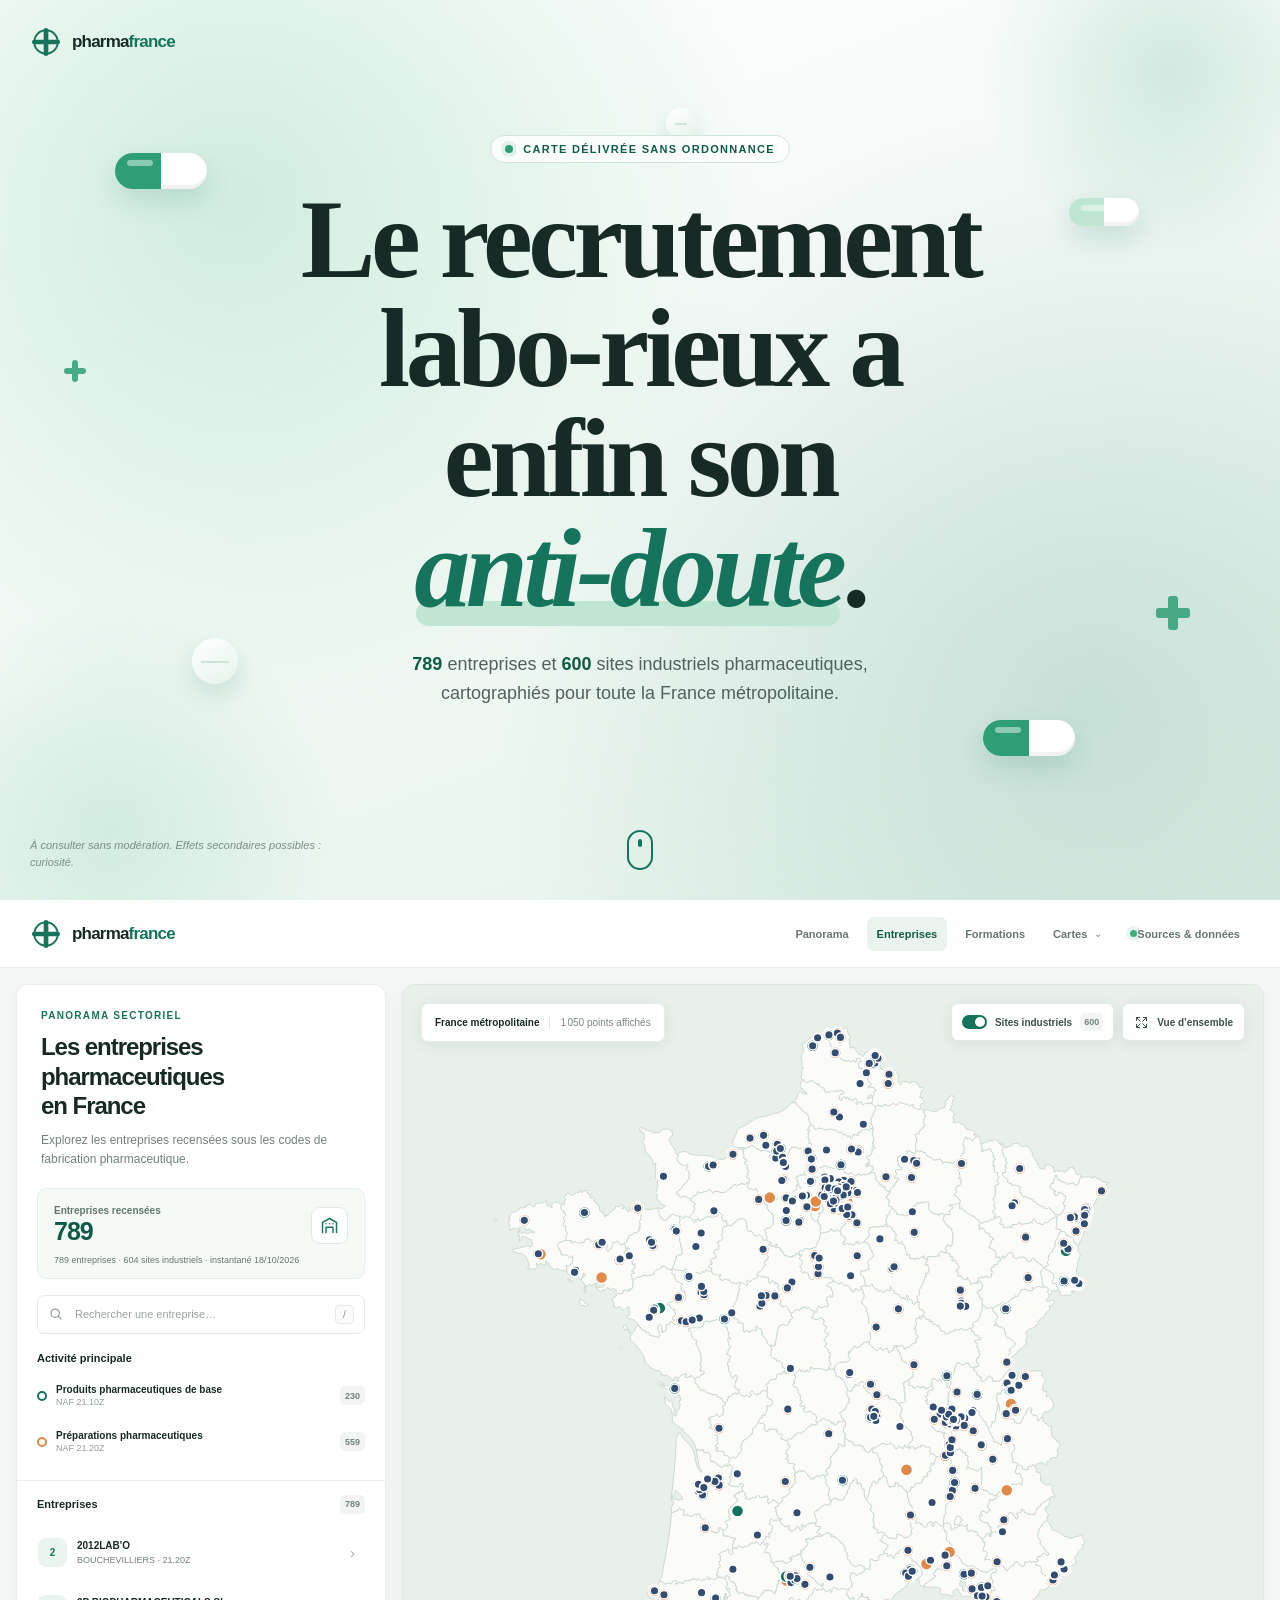
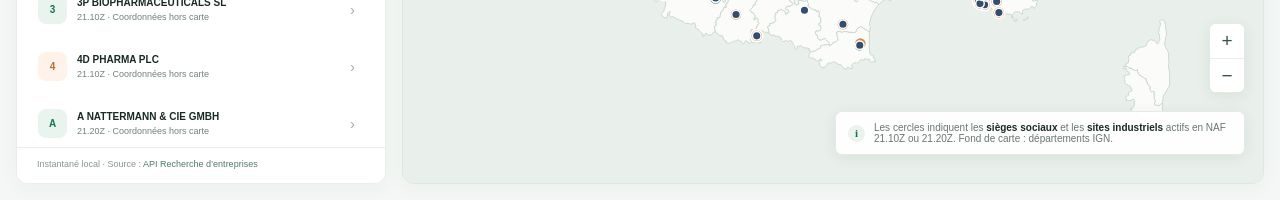
==== index.html @ 75f59b25 "Merge remote-tracking branch 'origin/main' into lja-48-actualiser-main" ====
<!doctype html>
<html lang="fr">
  <head>
    <meta charset="utf-8">
    <meta name="viewport" content="width=device-width, initial-scale=1">
    <meta
      name="description"
      content="Carte interactive des entreprises pharmaceutiques françaises, à partir des codes d'activité NAF et de l'API publique de l'Annuaire des Entreprises."
    >
    <meta name="theme-color" content="#f4f7f5">
    <title>Pharma France — Carte des entreprises</title>
    <link rel="stylesheet" href="styles.css">
    <link rel="stylesheet" href="landing.css">
  </head>
  <body>
    <section id="accueil" class="landing" aria-labelledby="landing-title">
      <div class="landing-decor" aria-hidden="true">
        <span class="landing-blob landing-blob-a"></span>
        <span class="landing-blob landing-blob-b"></span>
        <span class="landing-pill landing-pill-a"></span>
        <span class="landing-pill landing-pill-b"></span>
        <span class="landing-pill landing-pill-c"></span>
        <span class="landing-tablet landing-tablet-a"></span>
        <span class="landing-tablet landing-tablet-b"></span>
        <span class="landing-cross landing-cross-a"></span>
        <span class="landing-cross landing-cross-b"></span>
      </div>

      <div class="landing-brand">
        <span class="brand-mark" aria-hidden="true">
          <svg viewBox="0 0 32 32" fill="none">
            <path d="M16 3.5v25M3.5 16h25" stroke="currentColor" stroke-width="5" stroke-linecap="round"/>
            <circle cx="16" cy="16" r="12.5" stroke="currentColor" stroke-width="2"/>
          </svg>
        </span>
        <span class="brand-name">pharma<span>france</span></span>
      </div>

      <div class="landing-content">
        <p class="landing-eyebrow">Carte délivrée sans ordonnance</p>
        <h1 id="landing-title" class="landing-title">
          Le recrutement <span style="white-space: nowrap">labo-rieux</span> a enfin son <em style="white-space: nowrap">anti-doute</em>.
        </h1>
        <p class="landing-lead">
          <strong id="landing-company-count">789</strong> entreprises et
          <strong id="landing-site-count">600</strong> sites industriels pharmaceutiques,
          cartographiés pour toute la France métropolitaine.
        </p>
      </div>

      <p class="landing-footnote">À consulter sans modération. Effets secondaires possibles&nbsp;: curiosité.</p>

      <a class="landing-scroll" href="#carte" aria-label="Descendre vers la carte">
        <span class="landing-scroll-mouse" aria-hidden="true"><span></span></span>
      </a>
    </section>

    <div id="carte" class="app-screen">
    <header class="topbar">
      <a class="brand" href="#accueil" aria-label="Pharma France, accueil">
        <span class="brand-mark" aria-hidden="true">
          <svg viewBox="0 0 32 32" fill="none">
            <path d="M16 3.5v25M3.5 16h25" stroke="currentColor" stroke-width="5" stroke-linecap="round"/>
            <circle cx="16" cy="16" r="12.5" stroke="currentColor" stroke-width="2"/>
          </svg>
        </span>
        <span class="brand-name">pharma<span>france</span></span>
      </a>
      <nav class="site-navigation" aria-label="Navigation principale">
        <a href="panorama.html">Panorama</a>
        <a href="index.html" aria-current="page">Entreprises</a>
        <a href="formations.html">Formations</a>
        <details class="nav-menu">
          <summary>Cartes <span class="nav-menu-chevron" aria-hidden="true">⌄</span></summary>
          <div class="nav-menu-panel">
            <a href="carte-formations.html">Carte complète</a>
            <a href="domaines-sciences-vivant.html">Domaines scientifiques</a>
            <a href="repartition.html">Répartition</a>
            <a href="carte-repartition.html">Carte comparative</a>
          </div>
        </details>
        <a href="dataset.html">
          <span class="live-dot" aria-hidden="true"></span>
          Sources &amp; données
        </a>
      </nav>
    </header>

    <main class="workspace">
      <aside class="sidebar" aria-label="Explorateur des entreprises">
        <div class="sidebar-heading">
          <p class="eyebrow">Panorama sectoriel</p>
          <h1>Les entreprises<br>pharmaceutiques<br>en France</h1>
          <p class="intro">Explorez les entreprises recensées sous les codes de fabrication pharmaceutique.</p>
        </div>

        <section class="stats-card" aria-live="polite">
          <div>
            <p class="stat-label">Entreprises recensées</p>
            <strong id="total-count" class="stat-number">789</strong>
          </div>
          <span class="stat-icon" aria-hidden="true">
            <svg viewBox="0 0 24 24" fill="none">
              <path d="M4 20V8.5L12 4l8 4.5V20M8 20v-6h8v6M8 10h.01M12 10h.01M16 10h.01" stroke="currentColor" stroke-width="1.7" stroke-linecap="round" stroke-linejoin="round"/>
            </svg>
          </span>
          <p id="loaded-count" class="stats-caption">Instantané local · octobre 2026</p>
        </section>

        <label class="search-box" for="company-search">
          <svg viewBox="0 0 24 24" fill="none" aria-hidden="true">
            <circle cx="10.8" cy="10.8" r="6.3" stroke="currentColor" stroke-width="1.7"/>
            <path d="m15.5 15.5 4.2 4.2" stroke="currentColor" stroke-width="1.7" stroke-linecap="round"/>
          </svg>
          <input id="company-search" type="search" placeholder="Rechercher une entreprise…" autocomplete="off">
          <kbd>/</kbd>
        </label>

        <section class="filter-section" aria-labelledby="filter-title">
          <h2 id="filter-title">Activité principale</h2>
          <label class="filter-option">
            <input type="checkbox" value="21.10Z" checked>
            <span class="filter-swatch swatch-api" aria-hidden="true"></span>
            <span class="filter-copy">
              <strong>Produits pharmaceutiques de base</strong>
              <small>NAF 21.10Z</small>
            </span>
            <span id="count-2110" class="filter-count">230</span>
          </label>
          <label class="filter-option">
            <input type="checkbox" value="21.20Z" checked>
            <span class="filter-swatch swatch-medicines" aria-hidden="true"></span>
            <span class="filter-copy">
              <strong>Préparations pharmaceutiques</strong>
              <small>NAF 21.20Z</small>
            </span>
            <span id="count-2120" class="filter-count">559</span>
          </label>
        </section>

        <section class="company-section" aria-labelledby="company-title">
          <div class="section-title-row">
            <h2 id="company-title">Entreprises</h2>
            <span id="visible-count" class="result-count">789</span>
          </div>
          <div id="company-list" class="company-list" aria-live="polite">
            <div class="list-state">Données disponibles hors ligne.</div>
          </div>
        </section>

        <div class="sidebar-footer">
          <p id="source-status" class="source-status">
            Instantané local · Source : <a href="https://recherche-entreprises.api.gouv.fr/" target="_blank" rel="noreferrer">API Recherche d’entreprises</a>
          </p>
        </div>
      </aside>

      <section class="map-panel" aria-label="Carte des entreprises pharmaceutiques">
        <svg id="map" viewBox="0 0 900 930" role="application" aria-label="Carte interactive de France avec sièges sociaux et sites industriels">
          <image href="data/france-metropolitaine.svg" width="900" height="930" aria-hidden="true"/>
          <g id="map-markers"></g>
        </svg>
        <div id="map-popup" class="static-map-popup" role="dialog" aria-label="Détail du point cartographique" hidden>
          <button class="static-map-popup-close" type="button" aria-label="Fermer">×</button>
          <div class="static-map-popup-content"></div>
        </div>
        <div class="map-heading">
          <span class="map-heading-label">France métropolitaine</span>
          <span class="map-heading-divider" aria-hidden="true"></span>
          <span id="map-result-count">1 050 points affichés</span>
        </div>
        <div class="map-controls">
          <label class="site-toggle">
            <input id="show-sites" type="checkbox" checked>
            <span class="site-toggle-track" aria-hidden="true"></span>
            <span class="site-toggle-copy">Sites industriels</span>
            <span id="site-count" class="site-toggle-count">600</span>
          </label>
          <button id="zoom-france" class="map-control map-control-wide" type="button" aria-label="Recentrer sur la France">
            <svg viewBox="0 0 24 24" fill="none" aria-hidden="true">
              <path d="M4 9V4h5M15 4h5v5M20 15v5h-5M9 20H4v-5M4 4l6 6m10-6-6 6m6 10-6-6m-10 6 6-6" stroke="currentColor" stroke-width="1.6" stroke-linecap="round" stroke-linejoin="round"/>
            </svg>
            Vue d’ensemble
          </button>
        </div>
        <div class="map-zoom-controls" aria-label="Zoom de la carte">
          <button id="zoom-in" type="button" aria-label="Zoom avant">+</button>
          <button id="zoom-out" type="button" aria-label="Zoom arrière">−</button>
        </div>
        <div class="map-note">
          <span class="note-icon" aria-hidden="true">i</span>
          <span>Les cercles indiquent les <strong>sièges sociaux</strong> et les <strong>sites industriels</strong> actifs en NAF 21.10Z ou 21.20Z. Fond de carte : départements IGN.</span>
        </div>
        <div id="map-error" class="map-error" role="alert" hidden></div>
      </section>
    </main>
    </div>

    <div class="sweep" aria-hidden="true">
      <span class="sweep-mark">
        <svg viewBox="0 0 32 32" fill="none">
          <path d="M16 3.5v25M3.5 16h25" stroke="currentColor" stroke-width="5" stroke-linecap="round"/>
          <circle cx="16" cy="16" r="12.5" stroke="currentColor" stroke-width="2"/>
        </svg>
      </span>
    </div>

    <script src="data/pharma-static-data.js" defer></script>
    <script src="static-map.js" defer></script>
    <script src="app.js" defer></script>
    <script src="landing.js" defer></script>
  </body>
</html>
---- styles.css ----
:root {
  color-scheme: light;
  --ink: #182a25;
  --muted: #72817c;
  --line: #e9eeeb;
  --paper: #ffffff;
  --canvas: #f4f7f5;
  --green: #16745c;
  --green-dark: #105b48;
  --mint: #e9f4ef;
  --orange: #df8a49;
  font-family: Arial, sans-serif;
  font-synthesis: none;
  text-rendering: optimizeLegibility;
  -webkit-font-smoothing: antialiased;
  -moz-osx-font-smoothing: grayscale;
}

* {
  box-sizing: border-box;
}

body {
  margin: 0;
  min-width: 360px;
  min-height: 100vh;
  color: var(--ink);
  background: var(--canvas);
}

button,
input {
  font: inherit;
}

.topbar {
  position: sticky;
  top: 0;
  z-index: 1000;
  display: flex;
  height: 68px;
  align-items: center;
  justify-content: space-between;
  padding: 0 30px;
  border-bottom: 1px solid var(--line);
  background: var(--paper);
}

.brand {
  display: inline-flex;
  align-items: center;
  gap: 10px;
  color: inherit;
  text-decoration: none;
}

.brand-mark {
  display: grid;
  width: 32px;
  height: 32px;
  place-items: center;
  color: var(--green);
}

.brand-mark svg {
  width: 30px;
  height: 30px;
}

.brand-name {
  font-family: Manrope, sans-serif;
  font-size: 17px;
  font-weight: 800;
  letter-spacing: -0.8px;
}

.brand-name span {
  color: var(--green);
}

.site-navigation {
  display: flex;
  align-items: center;
  justify-content: flex-end;
  gap: 8px;
  color: #677670;
  font-size: 11px;
  font-weight: 600;
}

.site-navigation > a,
.site-navigation .nav-menu > summary {
  display: inline-flex;
  min-height: 34px;
  align-items: center;
  justify-content: center;
  padding: 0 10px;
  border-radius: 7px;
  color: inherit;
  text-decoration: none;
  white-space: nowrap;
}

.site-navigation > a:hover,
.site-navigation .nav-menu > summary:hover {
  background: #f2f6f3;
  color: var(--green-dark);
}

.site-navigation > a:focus-visible,
.site-navigation .nav-menu > summary:focus-visible,
.nav-menu-panel a:focus-visible {
  outline: 2px solid var(--green-dark);
  outline-offset: 2px;
}

.site-navigation > a[aria-current="page"],
.site-navigation .nav-menu-current > summary {
  background: #eaf3ed;
  color: var(--green-dark);
}

.nav-menu {
  position: relative;
}

.nav-menu > summary {
  cursor: pointer;
  gap: 7px;
  list-style: none;
}

.nav-menu > summary::-webkit-details-marker {
  display: none;
}

.nav-menu-chevron {
  color: #839087;
  font-size: 10px;
}

.nav-menu-panel {
  position: absolute;
  z-index: 1100;
  top: calc(100% + 5px);
  right: 0;
  display: grid;
  min-width: 190px;
  padding: 5px;
  border: 1px solid #e3e9e5;
  border-radius: 9px;
  background: #fff;
  box-shadow: 0 10px 28px rgb(26 49 37 / 14%);
}

.nav-menu-panel a {
  padding: 10px 11px;
  border-radius: 6px;
  color: #52635a;
  text-decoration: none;
  white-space: nowrap;
}

.nav-menu-panel a:hover,
.nav-menu-panel a[aria-current="page"] {
  background: #f0f5f1;
  color: var(--green-dark);
}

.live-dot {
  width: 7px;
  height: 7px;
  border-radius: 50%;
  background: #3eac7d;
  box-shadow: 0 0 0 4px #e8f5ee;
}

.workspace {
  display: grid;
  height: calc(100vh - 68px);
  min-height: 620px;
  grid-template-columns: 370px minmax(0, 1fr);
  padding: 16px;
  gap: 16px;
}

.sidebar {
  display: flex;
  min-height: 0;
  flex-direction: column;
  overflow: hidden;
  border: 1px solid var(--line);
  border-radius: 12px;
  background: var(--paper);
  box-shadow: 0 5px 22px rgb(35 64 52 / 4%);
}

.sidebar-heading {
  padding: 25px 24px 19px;
}

.eyebrow {
  margin: 0 0 11px;
  color: var(--green);
  font-size: 10px;
  font-weight: 700;
  letter-spacing: 1.3px;
  text-transform: uppercase;
}

h1,
h2,
p {
  margin-top: 0;
}

.sidebar-heading h1 {
  margin: 0;
  font-family: Manrope, sans-serif;
  font-size: 24px;
  font-weight: 750;
  letter-spacing: -1.05px;
  line-height: 1.23;
}

.intro {
  margin: 10px 0 0;
  color: var(--muted);
  font-size: 12px;
  line-height: 1.6;
}

.stats-card {
  position: relative;
  display: flex;
  min-height: 91px;
  flex-wrap: wrap;
  align-items: center;
  justify-content: space-between;
  margin: 0 20px 16px;
  padding: 14px 16px 11px;
  border: 1px solid #e4efe9;
  border-radius: 9px;
  background: #f5faf7;
}

.stat-label,
.stats-caption {
  margin: 0;
  color: #64776d;
  font-size: 10px;
  font-weight: 600;
}

.stat-number {
  display: block;
  margin-top: 2px;
  color: var(--green-dark);
  font-family: Manrope, sans-serif;
  font-size: 25px;
  font-weight: 800;
  letter-spacing: -1px;
  line-height: 1.1;
}

.stat-icon {
  display: grid;
  width: 37px;
  height: 37px;
  place-items: center;
  border: 1px solid #deebe3;
  border-radius: 9px;
  background: white;
  color: var(--green);
}

.stat-icon svg {
  width: 21px;
  height: 21px;
}

.stats-caption {
  width: 100%;
  margin-top: 4px;
  font-size: 9px;
  font-weight: 400;
}

.search-box {
  display: flex;
  height: 39px;
  flex: 0 0 auto;
  align-items: center;
  gap: 9px;
  margin: 0 20px 18px;
  padding: 0 10px;
  border: 1px solid #e5eae7;
  border-radius: 7px;
  background: #fff;
  color: #84918b;
}

.search-box:focus-within {
  border-color: #79ad98;
  box-shadow: 0 0 0 3px #e6f2ec;
}

.search-box svg {
  width: 16px;
  height: 16px;
  flex: 0 0 auto;
}

.search-box input {
  width: 100%;
  min-width: 0;
  border: 0;
  outline: 0;
  color: var(--ink);
  font-size: 11px;
}

.search-box input::placeholder {
  color: #98a39e;
}

kbd {
  display: grid;
  width: 19px;
  height: 19px;
  flex: 0 0 auto;
  place-items: center;
  border: 1px solid #e5e9e7;
  border-radius: 4px;
  background: #fafbfa;
  color: #84918b;
  font: 10px "DM Sans", sans-serif;
}

.filter-section {
  flex: 0 0 auto;
  padding: 0 20px 16px;
}

.filter-section h2,
.section-title-row h2 {
  margin: 0;
  font-size: 11px;
  font-weight: 700;
}

.filter-section h2 {
  margin-bottom: 10px;
}

.filter-option {
  display: flex;
  min-height: 44px;
  align-items: center;
  gap: 9px;
  cursor: pointer;
}

.filter-option + .filter-option {
  margin-top: 2px;
}

.filter-option input {
  position: absolute;
  width: 1px;
  height: 1px;
  opacity: 0;
}

.filter-option:focus-within .filter-swatch {
  outline: 3px solid #d8e9df;
}

.filter-swatch {
  width: 10px;
  height: 10px;
  flex: 0 0 auto;
  border: 2px solid currentColor;
  border-radius: 50%;
  color: var(--green);
}

.swatch-medicines {
  color: var(--orange);
}

.filter-option input:not(:checked) + .filter-swatch {
  border-color: #c6ceca;
  background: transparent;
  color: #c6ceca;
}

.filter-copy {
  display: grid;
  min-width: 0;
  gap: 2px;
}

.filter-copy strong {
  overflow: hidden;
  font-size: 10px;
  font-weight: 600;
  text-overflow: ellipsis;
  white-space: nowrap;
}

.filter-copy small {
  color: #919d97;
  font-size: 9px;
}

.filter-count,
.result-count {
  display: grid;
  min-width: 25px;
  height: 19px;
  flex: 0 0 auto;
  place-items: center;
  margin-left: auto;
  padding: 0 5px;
  border-radius: 5px;
  background: #f1f4f2;
  color: #74827c;
  font-size: 9px;
  font-weight: 600;
}

.company-section {
  display: flex;
  min-height: 0;
  flex: 1 1 auto;
  flex-direction: column;
  border-top: 1px solid var(--line);
}

.section-title-row {
  display: flex;
  flex: 0 0 auto;
  align-items: center;
  justify-content: space-between;
  padding: 14px 20px 10px;
}

.company-list {
  min-height: 0;
  flex: 1 1 auto;
  overflow-y: auto;
  padding: 0 12px 8px;
  scrollbar-color: #cfdad3 transparent;
  scrollbar-width: thin;
}

.company-row {
  display: grid;
  width: 100%;
  min-height: 57px;
  grid-template-columns: 30px minmax(0, 1fr) 14px;
  align-items: center;
  gap: 9px;
  padding: 8px 9px;
  border: 0;
  border-radius: 7px;
  background: transparent;
  color: inherit;
  cursor: pointer;
  text-align: left;
}

.company-row:hover,
.company-row:focus-visible {
  outline: 0;
  background: #f4f8f5;
}

.company-row:disabled {
  cursor: default;
}

.company-row:disabled:hover {
  background: transparent;
}

.company-avatar {
  display: grid;
  width: 29px;
  height: 29px;
  place-items: center;
  border-radius: 8px;
  background: var(--mint);
  color: var(--green);
  font-family: Manrope, sans-serif;
  font-size: 10px;
  font-weight: 800;
  text-transform: uppercase;
}

.company-row:nth-child(3n) .company-avatar {
  background: #fff2e9;
  color: #b76d37;
}

.company-row-copy {
  display: grid;
  min-width: 0;
  gap: 4px;
}

.company-row-copy strong {
  overflow: hidden;
  font-size: 10px;
  font-weight: 700;
  text-overflow: ellipsis;
  white-space: nowrap;
}

.company-row-copy small {
  overflow: hidden;
  color: var(--muted);
  font-size: 9px;
  text-overflow: ellipsis;
  white-space: nowrap;
}

.company-row-arrow {
  color: #a3aea8;
  font-size: 15px;
}

.list-state {
  padding: 20px 10px;
  color: var(--muted);
  font-size: 11px;
  line-height: 1.5;
}

.sidebar-footer {
  flex: 0 0 auto;
  border-top: 1px solid var(--line);
  background: #fff;
}

.load-more {
  display: flex;
  width: calc(100% - 40px);
  height: 35px;
  align-items: center;
  justify-content: center;
  gap: 7px;
  margin: 10px 20px 0;
  border: 1px solid #dce9e1;
  border-radius: 6px;
  background: #f6faf7;
  color: var(--green-dark);
  cursor: pointer;
  font-size: 10px;
  font-weight: 700;
}

.load-more:hover:not(:disabled) {
  background: #eaf4ee;
}

.load-more:disabled {
  cursor: wait;
  opacity: 0.6;
}

.source-status {
  margin: 0;
  padding: 10px 20px 12px;
  color: #8a9690;
  font-size: 9px;
  line-height: 1.45;
}

.source-status a {
  color: #507c67;
  text-decoration: none;
}

.source-status a:hover {
  text-decoration: underline;
}

.map-panel {
  position: relative;
  min-width: 0;
  overflow: hidden;
  border: 1px solid #e0e7e2;
  border-radius: 12px;
  background: #e7ece8;
  box-shadow: 0 5px 22px rgb(35 64 52 / 4%);
}

#map {
  position: absolute;
  inset: 0;
  z-index: 1;
  width: 100%;
  height: 100%;
  overflow: hidden;
  background: #e9f0eb;
  cursor: grab;
  touch-action: none;
}

#map:active {
  cursor: grabbing;
}

.map-marker {
  cursor: pointer;
  transition: opacity 100ms ease;
}

.map-marker:hover,
.map-marker:focus {
  stroke: #182a25;
  stroke-width: 3;
  outline: none;
}

.static-map-popup {
  position: absolute;
  z-index: 450;
  width: min(270px, calc(100% - 24px));
  padding: 13px 15px 12px;
  border: 1px solid #e5eae7;
  border-radius: 8px;
  background: #fff;
  box-shadow: 0 5px 20px rgb(29 56 44 / 18%);
}

.static-map-popup-close {
  position: absolute;
  top: 5px;
  right: 8px;
  display: grid;
  width: 24px;
  height: 24px;
  place-items: center;
  border: 0;
  border-radius: 5px;
  background: transparent;
  color: #72817c;
  cursor: pointer;
  font-size: 20px;
  line-height: 1;
}

.static-map-popup-close:hover {
  background: #f1f4f2;
  color: var(--ink);
}

.static-map-popup .popup-card {
  min-width: 0;
  padding-right: 12px;
}

.map-zoom-controls {
  position: absolute;
  z-index: 400;
  right: 18px;
  bottom: 90px;
  display: grid;
  overflow: hidden;
  border: 1px solid #e3e9e5;
  border-radius: 7px;
  background: white;
  box-shadow: 0 3px 14px rgb(29 56 44 / 8%);
}

.map-zoom-controls button {
  display: grid;
  width: 34px;
  height: 34px;
  place-items: center;
  border: 0;
  background: white;
  color: #3b5147;
  cursor: pointer;
  font-size: 19px;
  font-weight: 500;
}

.map-zoom-controls button + button {
  border-top: 1px solid #e9eeeb;
}

.map-zoom-controls button:hover {
  background: #f7faf8;
}

.map-heading {
  position: absolute;
  z-index: 400;
  top: 18px;
  left: 18px;
  display: flex;
  min-height: 39px;
  align-items: center;
  gap: 10px;
  padding: 0 13px;
  border: 1px solid rgb(230 236 232 / 90%);
  border-radius: 7px;
  background: rgb(255 255 255 / 95%);
  box-shadow: 0 3px 14px rgb(29 56 44 / 8%);
  color: #7b8882;
  font-size: 10px;
}

.map-heading-label {
  color: var(--ink);
  font-weight: 700;
}

.map-heading-divider {
  width: 1px;
  height: 13px;
  background: #e1e7e3;
}

.map-controls {
  position: absolute;
  z-index: 400;
  display: flex;
  align-items: center;
  gap: 8px;
  top: 18px;
  right: 18px;
}

.site-toggle {
  display: flex;
  height: 38px;
  align-items: center;
  gap: 8px;
  padding: 0 10px;
  border: 1px solid #e3e9e5;
  border-radius: 7px;
  background: white;
  color: #3b5147;
  box-shadow: 0 3px 14px rgb(29 56 44 / 8%);
  cursor: pointer;
  font-size: 10px;
  font-weight: 600;
}

.site-toggle input {
  position: absolute;
  width: 1px;
  height: 1px;
  opacity: 0;
}

.site-toggle:focus-within {
  outline: 3px solid #d8e9df;
  outline-offset: 2px;
}

.site-toggle-track {
  position: relative;
  width: 25px;
  height: 14px;
  flex: 0 0 auto;
  border-radius: 10px;
  background: #c8d1cc;
  transition: background 150ms ease;
}

.site-toggle-track::after {
  position: absolute;
  top: 2px;
  left: 2px;
  width: 10px;
  height: 10px;
  border-radius: 50%;
  background: white;
  box-shadow: 0 1px 2px rgb(0 0 0 / 18%);
  content: "";
  transition: transform 150ms ease;
}

.site-toggle input:checked + .site-toggle-track {
  background: var(--green);
}

.site-toggle input:checked + .site-toggle-track::after {
  transform: translateX(11px);
}

.site-toggle-count {
  display: grid;
  min-width: 20px;
  height: 18px;
  place-items: center;
  padding: 0 4px;
  border-radius: 5px;
  background: #f1f4f2;
  color: #74827c;
  font-size: 9px;
}

.map-control {
  display: flex;
  height: 38px;
  align-items: center;
  justify-content: center;
  gap: 8px;
  padding: 0 11px;
  border: 1px solid #e3e9e5;
  border-radius: 7px;
  background: white;
  color: #3b5147;
  box-shadow: 0 3px 14px rgb(29 56 44 / 8%);
  cursor: pointer;
  font-size: 10px;
  font-weight: 600;
}

.map-control:hover {
  background: #f7faf8;
}

.map-control svg {
  width: 15px;
  height: 15px;
}

.map-note {
  position: absolute;
  z-index: 400;
  right: 18px;
  bottom: 28px;
  display: flex;
  max-width: min(410px, calc(100% - 36px));
  align-items: center;
  gap: 9px;
  padding: 10px 12px;
  border: 1px solid #e5eae7;
  border-radius: 7px;
  background: rgb(255 255 255 / 96%);
  box-shadow: 0 3px 14px rgb(29 56 44 / 8%);
  color: #69766f;
  font-size: 10px;
}

.map-note strong {
  color: var(--ink);
}

.note-icon {
  display: grid;
  width: 17px;
  height: 17px;
  flex: 0 0 auto;
  place-items: center;
  border-radius: 50%;
  background: #eaf3ed;
  color: var(--green);
  font-family: Georgia, serif;
  font-size: 11px;
  font-weight: 700;
}

.map-error {
  position: absolute;
  z-index: 450;
  top: 70px;
  left: 18px;
  max-width: 350px;
  padding: 11px 14px;
  border: 1px solid #f0d7c6;
  border-radius: 7px;
  background: #fff8f3;
  color: #8b4e29;
  box-shadow: 0 3px 12px rgb(60 38 21 / 8%);
  font-size: 11px;
}

.pharma-marker {
  display: grid;
  width: 26px;
  height: 26px;
  place-items: center;
  border: 2px solid #fff;
  border-radius: 50%;
  background: var(--green);
  box-shadow: 0 2px 8px rgb(22 57 43 / 34%);
  color: white;
}

.pharma-marker.medicines {
  background: var(--orange);
}

.pharma-marker svg {
  width: 13px;
  height: 13px;
}

.site-marker {
  display: grid;
  width: 28px;
  height: 28px;
  place-items: center;
  border: 2px solid #fff;
  border-radius: 7px;
  background: #334d71;
  box-shadow: 0 2px 8px rgb(22 42 64 / 35%);
  color: white;
}

.site-marker svg {
  width: 17px;
  height: 17px;
}

.popup-card {
  min-width: 205px;
  padding: 4px 2px 2px;
}

.popup-card h3 {
  margin: 0 0 6px;
  color: var(--ink);
  font-family: Manrope, sans-serif;
  font-size: 13px;
  line-height: 1.35;
}

.popup-card p {
  margin: 0 0 5px;
  color: #69766f;
  font-size: 11px;
}

.popup-card .popup-code {
  color: var(--green);
  font-size: 10px;
  font-weight: 700;
}

.popup-card a {
  display: inline-block;
  margin-top: 5px;
  color: #176b51;
  font-size: 10px;
  font-weight: 700;
  text-decoration: none;
}

.popup-card a:hover {
  text-decoration: underline;
}

@media (max-width: 860px) {
  .workspace {
    grid-template-columns: 320px minmax(0, 1fr);
    padding: 10px;
    gap: 10px;
  }

  .sidebar-heading {
    padding-right: 18px;
    padding-left: 18px;
  }

  .stats-card,
  .search-box {
    margin-right: 14px;
    margin-left: 14px;
  }

  .filter-section {
    padding-right: 14px;
    padding-left: 14px;
  }
}

@media (max-width: 640px) {
  body {
    min-width: 320px;
  }

  .topbar {
    height: auto;
    min-height: 88px;
    flex-wrap: wrap;
    align-content: center;
    gap: 4px 12px;
    padding: 0 16px;
  }

  .site-navigation {
    width: 100%;
    flex-wrap: wrap;
    justify-content: space-between;
    gap: 2px;
    font-size: 9px;
  }

  .site-navigation > a,
  .site-navigation .nav-menu > summary {
    min-height: 29px;
    padding: 0 5px;
  }

  .nav-menu-panel {
    right: 0;
  }

  .workspace {
    height: calc(100dvh - 96px);
    min-height: 620px;
    grid-template: minmax(0, 1fr) 270px / minmax(0, 1fr);
    padding: 9px;
    gap: 9px;
  }

  .map-panel {
    grid-row: 1;
    min-height: 0;
  }

  .sidebar {
    grid-row: 2;
  }

  .sidebar-heading {
    display: grid;
    grid-template-columns: minmax(0, 1fr) 110px;
    align-items: center;
    padding: 13px 15px 9px;
  }

  .sidebar-heading .eyebrow {
    grid-column: 1 / -1;
    margin-bottom: 4px;
    font-size: 8px;
  }

  .sidebar-heading h1 {
    font-size: 17px;
    line-height: 1.18;
  }

  .intro {
    margin: 0;
    font-size: 9px;
    line-height: 1.4;
  }

  .stats-card {
    position: absolute;
    z-index: 400;
    top: 59px;
    right: 12px;
    width: 124px;
    min-height: 57px;
    margin: 0;
    padding: 8px 10px;
    border-color: rgb(230 236 232 / 90%);
    background: rgb(255 255 255 / 96%);
    box-shadow: 0 3px 14px rgb(29 56 44 / 8%);
  }

  .stat-label {
    font-size: 8px;
  }

  .stat-number {
    font-size: 19px;
  }

  .stat-icon,
  .stats-caption {
    display: none;
  }

  .search-box {
    height: 32px;
    margin: 0 15px 8px;
  }

  .search-box kbd {
    display: none;
  }

  .filter-section {
    display: flex;
    align-items: center;
    gap: 9px;
    padding: 0 15px 8px;
  }

  .filter-section h2 {
    display: none;
  }

  .filter-option {
    min-height: 22px;
    gap: 5px;
  }

  .filter-option + .filter-option {
    margin: 0;
  }

  .filter-swatch {
    width: 8px;
    height: 8px;
  }

  .filter-copy {
    display: block;
  }

  .filter-copy strong {
    font-size: 8px;
  }

  .filter-copy small,
  .filter-count {
    display: none;
  }

  .company-section {
    min-height: 0;
  }

  .section-title-row {
    padding: 7px 15px 4px;
  }

  .section-title-row h2 {
    font-size: 9px;
  }

  .company-list {
    display: flex;
    overflow-x: auto;
    overflow-y: hidden;
    padding: 0 10px 6px;
  }

  .company-row {
    width: 175px;
    min-width: 175px;
    min-height: 45px;
    grid-template-columns: 25px minmax(0, 1fr) 10px;
    gap: 6px;
    padding: 5px;
  }

  .company-avatar {
    width: 24px;
    height: 24px;
    font-size: 9px;
  }

  .company-row-copy strong {
    font-size: 8px;
  }

  .company-row-copy small {
    font-size: 8px;
  }

  .sidebar-footer {
    border-top: 0;
  }

  .source-status {
    display: none;
  }

  .load-more {
    width: calc(100% - 30px);
    height: 28px;
    margin: 0 15px 6px;
    font-size: 8px;
  }

  .map-heading {
    top: 10px;
    left: 10px;
    min-height: 32px;
    gap: 7px;
    padding: 0 9px;
    font-size: 8px;
  }

  .map-controls {
    top: 50px;
    right: 10px;
    gap: 5px;
  }

  .site-toggle {
    height: 31px;
    gap: 5px;
    padding: 0 7px;
    font-size: 8px;
  }

  .site-toggle-count {
    min-width: 17px;
    height: 16px;
    font-size: 8px;
  }

  .map-control {
    height: 31px;
    padding: 0 8px;
    font-size: 8px;
  }

  .map-note {
    right: 9px;
    bottom: 20px;
    gap: 6px;
    padding: 7px 9px;
    font-size: 8px;
  }

  .map-error {
    top: 49px;
    left: 10px;
    max-width: 240px;
    font-size: 9px;
  }
}
---- landing.css ----
/* Page d'accueil (landing) et transition « balayage » vers la carte. */

:root {
  --pill-green: #2f9e76;
  --pill-light: #bfe6d3;
  --sage: #d9eee3;
}

html {
  scroll-behavior: auto;
}

.landing {
  position: relative;
  display: grid;
  height: 100vh;
  height: 100dvh;
  min-height: 560px;
  overflow: hidden;
  place-items: center;
  padding: 96px 24px 120px;
  background:
    radial-gradient(circle at 18% 22%, rgb(191 230 211 / 70%), transparent 42%),
    radial-gradient(circle at 85% 78%, rgb(22 116 92 / 16%), transparent 46%),
    linear-gradient(160deg, #ffffff 0%, #f1f8f4 55%, #e3f2ea 100%);
  touch-action: none;
}

.landing-brand {
  position: absolute;
  top: 26px;
  left: 30px;
  display: inline-flex;
  align-items: center;
  gap: 10px;
}

.landing-content {
  position: relative;
  z-index: 2;
  max-width: 760px;
  text-align: center;
  animation: landing-rise 900ms cubic-bezier(0.2, 0.8, 0.2, 1) both;
}

.landing-eyebrow {
  display: inline-flex;
  margin: 0 0 22px;
  align-items: center;
  gap: 10px;
  padding: 7px 14px;
  border: 1px solid #cfe5da;
  border-radius: 999px;
  color: var(--green-dark);
  background: rgb(255 255 255 / 75%);
  font-size: 11px;
  font-weight: 700;
  letter-spacing: 1.3px;
  text-transform: uppercase;
}

.landing-eyebrow::before {
  width: 8px;
  height: 8px;
  border-radius: 50%;
  background: var(--pill-green);
  box-shadow: 0 0 0 4px #dff1e8;
  content: "";
}

.landing-title {
  margin: 0;
  color: var(--ink);
  font-family: Georgia, "Times New Roman", serif;
  font-size: clamp(46px, 9vw, 112px);
  font-weight: 700;
  letter-spacing: -0.04em;
  line-height: 0.98;
}

.landing-title em {
  position: relative;
  color: var(--green);
  font-style: italic;
}

.landing-title em::after {
  position: absolute;
  right: 0.02em;
  bottom: 0.04em;
  left: 0.02em;
  z-index: -1;
  height: 0.22em;
  border-radius: 999px;
  background: var(--pill-light);
  content: "";
  transform-origin: left;
  animation: landing-underline 700ms 500ms cubic-bezier(0.2, 0.8, 0.2, 1) both;
}

.landing-lead {
  max-width: 520px;
  margin: 26px auto 34px;
  color: #50625b;
  font-size: clamp(15px, 1.6vw, 18px);
  line-height: 1.6;
}

.landing-lead strong {
  color: var(--green-dark);
}

.landing-footnote {
  position: absolute;
  bottom: 30px;
  left: 30px;
  z-index: 2;
  max-width: 300px;
  margin: 0;
  color: #7c8c86;
  font-size: 11px;
  font-style: italic;
  line-height: 1.5;
}

.landing-scroll {
  position: absolute;
  bottom: 30px;
  left: 50%;
  z-index: 2;
  display: grid;
  place-items: center;
  transform: translateX(-50%);
}

.landing-scroll-mouse {
  position: relative;
  display: block;
  width: 26px;
  height: 40px;
  border: 2px solid var(--green);
  border-radius: 14px;
}

.landing-scroll-mouse span {
  position: absolute;
  top: 7px;
  left: 50%;
  width: 4px;
  height: 8px;
  margin-left: -2px;
  border-radius: 2px;
  background: var(--green);
  animation: landing-wheel 1.6s ease-in-out infinite;
}

/* Décor : gélules, comprimés et croix qui flottent. */

.landing-decor {
  position: absolute;
  inset: 0;
  z-index: 1;
  pointer-events: none;
}

.landing-blob {
  position: absolute;
  border-radius: 50%;
  filter: blur(2px);
}

.landing-blob-a {
  top: -120px;
  right: -80px;
  width: 380px;
  height: 380px;
  background: radial-gradient(circle, rgb(47 158 118 / 18%), transparent 70%);
}

.landing-blob-b {
  bottom: -160px;
  left: -120px;
  width: 460px;
  height: 460px;
  background: radial-gradient(circle, rgb(191 230 211 / 60%), transparent 70%);
}

.landing-pill {
  position: absolute;
  width: 92px;
  height: 36px;
  overflow: hidden;
  border-radius: 999px;
  background: #fff;
  box-shadow:
    inset 0 -4px 0 rgb(0 0 0 / 5%),
    0 12px 26px rgb(22 116 92 / 16%);
  animation: landing-float 7s ease-in-out infinite;
}

.landing-pill::before {
  position: absolute;
  inset: 0 50% 0 0;
  background: var(--pill-green);
  content: "";
}

.landing-pill::after {
  position: absolute;
  top: 7px;
  left: 12px;
  width: 26px;
  height: 6px;
  border-radius: 999px;
  background: rgb(255 255 255 / 45%);
  content: "";
}

.landing-pill-a {
  --r: -28deg;
  top: 17%;
  left: 9%;
}

.landing-pill-b {
  --r: 34deg;
  top: 22%;
  right: 11%;
  width: 70px;
  height: 28px;
  animation-delay: -2s;
}

.landing-pill-b::before {
  background: var(--pill-light);
}

.landing-pill-c {
  --r: 12deg;
  right: 16%;
  bottom: 16%;
  animation-delay: -4.5s;
}

.landing-tablet {
  position: absolute;
  width: 46px;
  height: 46px;
  border-radius: 50%;
  background: linear-gradient(145deg, #ffffff, #e5f3ec);
  box-shadow: 0 10px 22px rgb(22 116 92 / 14%);
  animation: landing-float 9s ease-in-out infinite;
}

.landing-tablet::after {
  position: absolute;
  top: 50%;
  right: 9px;
  left: 9px;
  height: 2px;
  background: #cfe3d8;
  content: "";
}

.landing-tablet-a {
  --r: 20deg;
  bottom: 24%;
  left: 15%;
  animation-delay: -3s;
}

.landing-tablet-b {
  --r: -40deg;
  top: 12%;
  left: 52%;
  width: 30px;
  height: 30px;
  animation-delay: -6s;
}

.landing-cross {
  position: absolute;
  width: 34px;
  height: 34px;
  opacity: 0.85;
  animation: landing-pulse 3.2s ease-in-out infinite;
}

.landing-cross::before,
.landing-cross::after {
  position: absolute;
  border-radius: 3px;
  background: var(--pill-green);
  content: "";
}

.landing-cross::before {
  top: 0;
  bottom: 0;
  left: 35%;
  width: 30%;
}

.landing-cross::after {
  top: 35%;
  right: 0;
  left: 0;
  height: 30%;
}

.landing-cross-a {
  bottom: 30%;
  right: 7%;
}

.landing-cross-b {
  top: 40%;
  left: 5%;
  width: 22px;
  height: 22px;
  animation-delay: -1.6s;
}

/* Écran carte : apparition après le balayage. */

.app-screen {
  position: relative;
  min-height: 100vh;
}

.app-screen.is-entering .sidebar {
  animation: app-slide-in 700ms cubic-bezier(0.2, 0.8, 0.2, 1) both;
}

.app-screen.is-entering .map-panel {
  animation: app-zoom-in 800ms 80ms cubic-bezier(0.2, 0.8, 0.2, 1) both;
}

/* Le rideau vert qui balaie l'écran. */

.sweep {
  position: fixed;
  top: -20vh;
  left: 0;
  z-index: 2000;
  display: grid;
  width: 100%;
  height: 140vh;
  place-items: center;
  border-radius: 50% / 14vh;
  background:
    radial-gradient(circle at 50% 50%, rgb(255 255 255 / 14%), transparent 40%),
    linear-gradient(180deg, #2f9e76 0%, var(--green) 45%, var(--green-dark) 100%);
  pointer-events: none;
  transform: translateY(120%);
  visibility: hidden;
}

.sweep.is-active {
  visibility: visible;
}

.sweep-mark {
  display: grid;
  width: 72px;
  height: 72px;
  place-items: center;
  color: #fff;
}

.sweep-mark svg {
  width: 64px;
  height: 64px;
}

@keyframes landing-rise {
  from {
    opacity: 0;
    transform: translateY(28px);
  }
}

@keyframes landing-underline {
  from {
    transform: scaleX(0);
  }
}

@keyframes landing-float {
  0%,
  100% {
    transform: translateY(0) rotate(var(--r, 0deg));
  }
  50% {
    transform: translateY(-16px) rotate(calc(var(--r, 0deg) + 8deg));
  }
}

@keyframes landing-pulse {
  0%,
  100% {
    transform: scale(1);
  }
  50% {
    transform: scale(1.18);
  }
}

@keyframes landing-wheel {
  0% {
    opacity: 0;
    transform: translateY(-3px);
  }
  30% {
    opacity: 1;
  }
  100% {
    opacity: 0;
    transform: translateY(12px);
  }
}

@keyframes app-slide-in {
  from {
    opacity: 0;
    transform: translateX(-36px);
  }
}

@keyframes app-zoom-in {
  from {
    opacity: 0;
    transform: scale(0.96);
  }
}

@media (max-width: 640px) {
  .landing {
    padding: 80px 16px 110px;
  }

  .landing-brand {
    top: 20px;
    left: 16px;
  }

  .landing-footnote {
    display: none;
  }

  .landing-pill-a,
  .landing-tablet-a,
  .landing-tablet-b,
  .landing-cross-a {
    display: none;
  }

  .landing-pill-b {
    top: 9%;
  }
}

@media (prefers-reduced-motion: reduce) {
  .landing *,
  .landing *::before,
  .landing *::after,
  .app-screen.is-entering * {
    animation: none !important;
  }
}
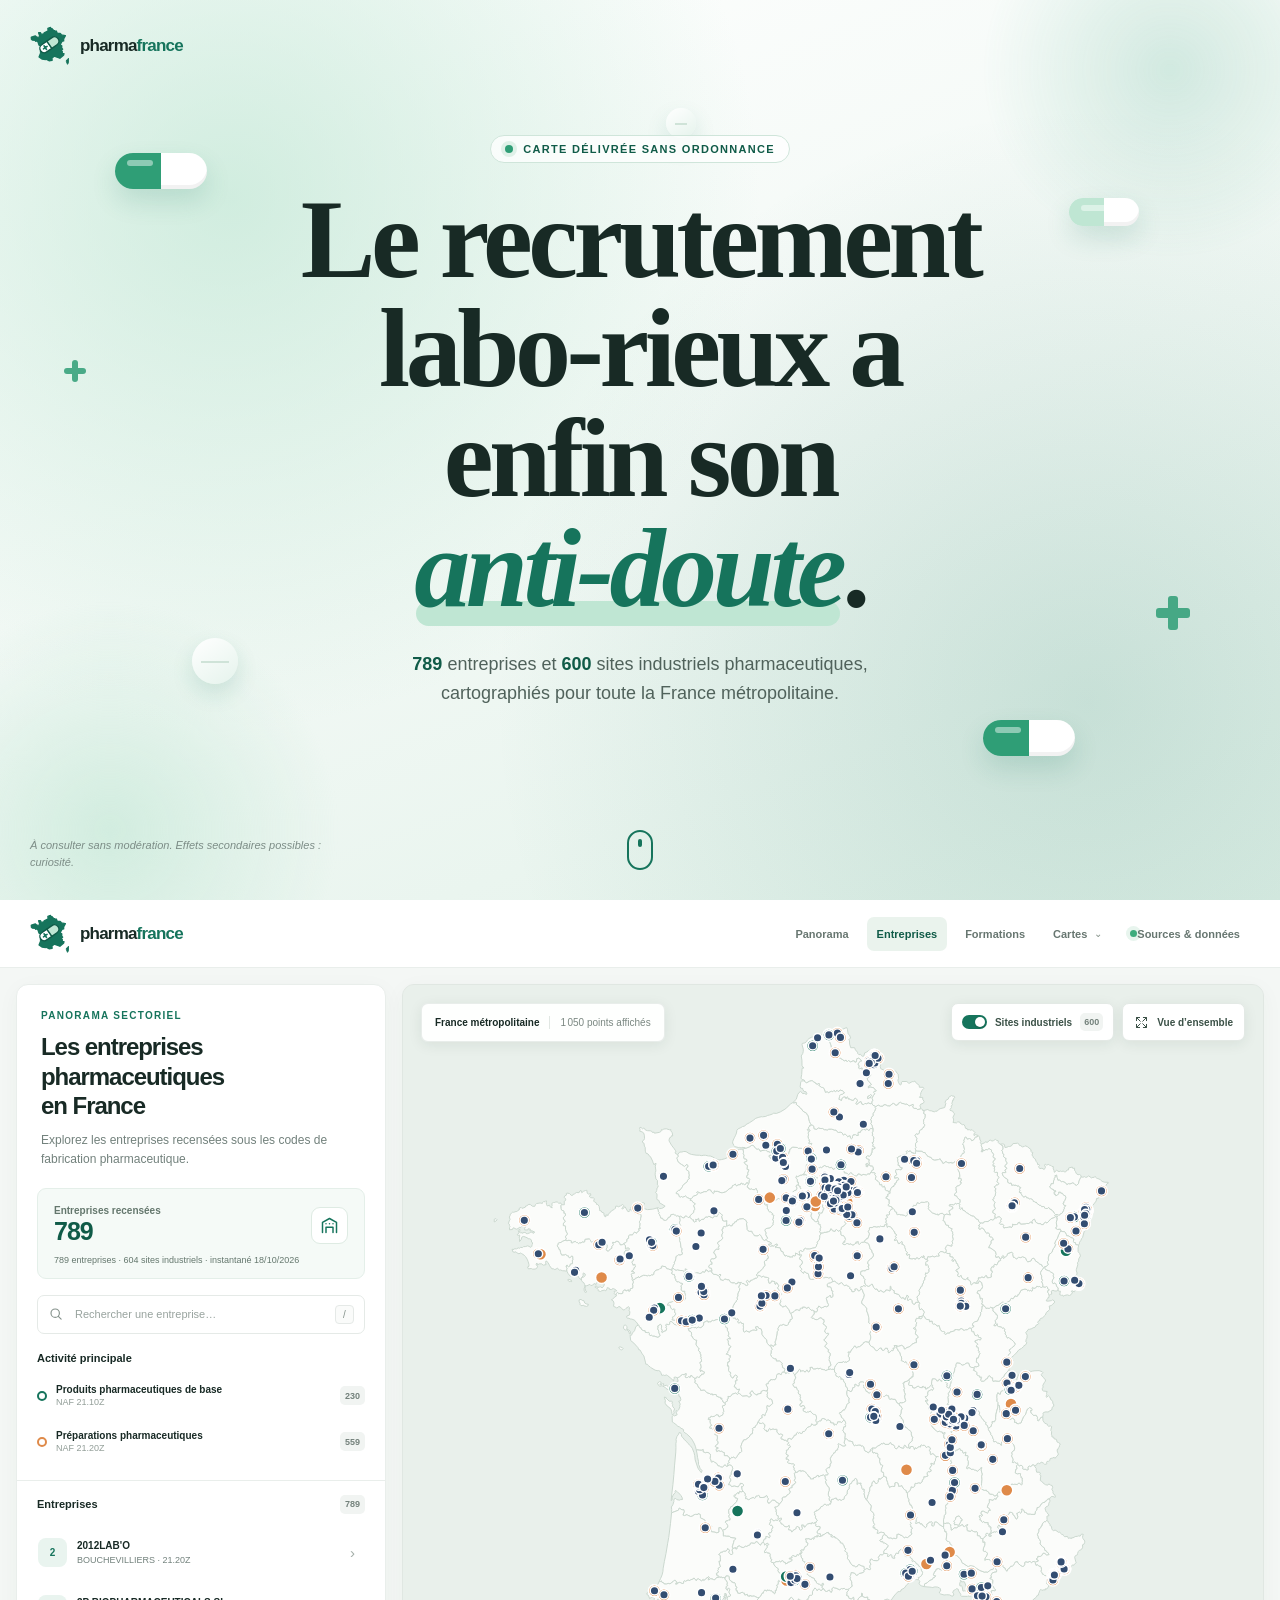
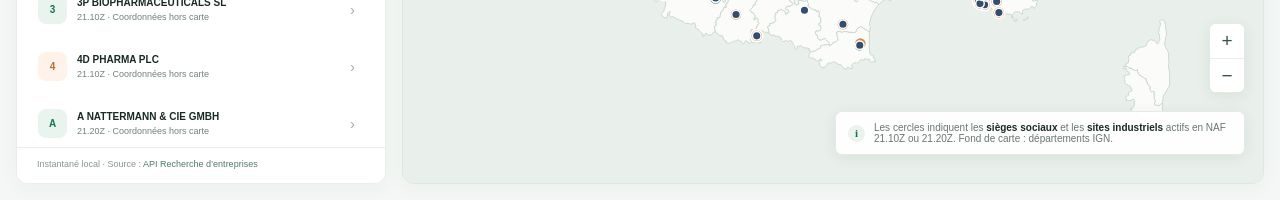
==== commit 7d936148: "Replace logo with France map, capsule and pharmacy cross; fix Pages deploy The new mark combines the" ====
--- a/index.html
+++ b/index.html
@@ -28,10 +28,7 @@
 
       <div class="landing-brand">
         <span class="brand-mark" aria-hidden="true">
-          <svg viewBox="0 0 32 32" fill="none">
-            <path d="M16 3.5v25M3.5 16h25" stroke="currentColor" stroke-width="5" stroke-linecap="round"/>
-            <circle cx="16" cy="16" r="12.5" stroke="currentColor" stroke-width="2"/>
-          </svg>
+          <svg viewBox="0 0 64 64" fill="none"><path d="M47.5 30.9 51.2 24.3 53.7 23.8 53.7 20.5 56.5 15.4 50.2 14.2 48.2 12.1 44.9 12.1 42.3 10.4 42.4 8.2 39.6 9.4 39.6 7.4 37.6 7.3 35.2 4.3 33.8 4.7 32.7 2.5 28.7 3.8 29.1 8.0 22.8 10.9 22.3 12.1 23.5 12.5 22.0 13.2 17.4 13.0 16.7 10.9 13.9 10.8 16.0 17.4 10.8 18.2 8.6 16.0 2.3 17.9 2.1 19.2 4.4 19.4 3.0 19.2 4.1 20.6 2.3 20.9 3.8 22.5 9.0 23.0 9.0 24.4 10.5 23.4 13.0 25.7 14.5 30.4 17.3 31.5 16.9 35.2 19.6 39.2 17.3 36.4 16.8 41.7 17.8 41.6 14.6 49.5 19.7 53.0 24.8 53.5 25.0 52.4 30.5 55.5 35.3 55.0 35.0 51.2 38.8 48.2 47.8 51.4 53.5 46.8 54.2 44.5 51.3 44.1 51.6 41.2 49.7 38.8 52.1 37.0 50.5 35.1 50.7 31.7 49.3 30.9 46.9 32.6Z" fill="currentColor" stroke="currentColor" stroke-width="2.4" stroke-linejoin="round"/><path d="M61.4 58.8 61.4 51.6 60.9 53.6 58.3 54.6 58.2 56.9 60.0 61.3Z" fill="currentColor" stroke="currentColor" stroke-width="1.6" stroke-linejoin="round"/><g transform="rotate(-35 31 30)" stroke="#105b48" stroke-width="2.2" stroke-linejoin="round"><path d="M21 23H31V37H21A7 7 0 0 1 21 23Z" fill="#fff"/><path d="M31 23H41A7 7 0 0 1 41 37H31Z" fill="#bfe6d3"/><path d="M23 26.5v7M19.5 30h7" stroke="#16745c" stroke-width="2.6" stroke-linecap="round"/></g></svg>
         </span>
         <span class="brand-name">pharma<span>france</span></span>
       </div>
@@ -59,10 +56,7 @@
     <header class="topbar">
       <a class="brand" href="#accueil" aria-label="Pharma France, accueil">
         <span class="brand-mark" aria-hidden="true">
-          <svg viewBox="0 0 32 32" fill="none">
-            <path d="M16 3.5v25M3.5 16h25" stroke="currentColor" stroke-width="5" stroke-linecap="round"/>
-            <circle cx="16" cy="16" r="12.5" stroke="currentColor" stroke-width="2"/>
-          </svg>
+          <svg viewBox="0 0 64 64" fill="none"><path d="M47.5 30.9 51.2 24.3 53.7 23.8 53.7 20.5 56.5 15.4 50.2 14.2 48.2 12.1 44.9 12.1 42.3 10.4 42.4 8.2 39.6 9.4 39.6 7.4 37.6 7.3 35.2 4.3 33.8 4.7 32.7 2.5 28.7 3.8 29.1 8.0 22.8 10.9 22.3 12.1 23.5 12.5 22.0 13.2 17.4 13.0 16.7 10.9 13.9 10.8 16.0 17.4 10.8 18.2 8.6 16.0 2.3 17.9 2.1 19.2 4.4 19.4 3.0 19.2 4.1 20.6 2.3 20.9 3.8 22.5 9.0 23.0 9.0 24.4 10.5 23.4 13.0 25.7 14.5 30.4 17.3 31.5 16.9 35.2 19.6 39.2 17.3 36.4 16.8 41.7 17.8 41.6 14.6 49.5 19.7 53.0 24.8 53.5 25.0 52.4 30.5 55.5 35.3 55.0 35.0 51.2 38.8 48.2 47.8 51.4 53.5 46.8 54.2 44.5 51.3 44.1 51.6 41.2 49.7 38.8 52.1 37.0 50.5 35.1 50.7 31.7 49.3 30.9 46.9 32.6Z" fill="currentColor" stroke="currentColor" stroke-width="2.4" stroke-linejoin="round"/><path d="M61.4 58.8 61.4 51.6 60.9 53.6 58.3 54.6 58.2 56.9 60.0 61.3Z" fill="currentColor" stroke="currentColor" stroke-width="1.6" stroke-linejoin="round"/><g transform="rotate(-35 31 30)" stroke="#105b48" stroke-width="2.2" stroke-linejoin="round"><path d="M21 23H31V37H21A7 7 0 0 1 21 23Z" fill="#fff"/><path d="M31 23H41A7 7 0 0 1 41 37H31Z" fill="#bfe6d3"/><path d="M23 26.5v7M19.5 30h7" stroke="#16745c" stroke-width="2.6" stroke-linecap="round"/></g></svg>
         </span>
         <span class="brand-name">pharma<span>france</span></span>
       </a>
@@ -198,10 +192,7 @@
 
     <div class="sweep" aria-hidden="true">
       <span class="sweep-mark">
-        <svg viewBox="0 0 32 32" fill="none">
-          <path d="M16 3.5v25M3.5 16h25" stroke="currentColor" stroke-width="5" stroke-linecap="round"/>
-          <circle cx="16" cy="16" r="12.5" stroke="currentColor" stroke-width="2"/>
-        </svg>
+        <svg viewBox="0 0 64 64" fill="none"><path d="M47.5 30.9 51.2 24.3 53.7 23.8 53.7 20.5 56.5 15.4 50.2 14.2 48.2 12.1 44.9 12.1 42.3 10.4 42.4 8.2 39.6 9.4 39.6 7.4 37.6 7.3 35.2 4.3 33.8 4.7 32.7 2.5 28.7 3.8 29.1 8.0 22.8 10.9 22.3 12.1 23.5 12.5 22.0 13.2 17.4 13.0 16.7 10.9 13.9 10.8 16.0 17.4 10.8 18.2 8.6 16.0 2.3 17.9 2.1 19.2 4.4 19.4 3.0 19.2 4.1 20.6 2.3 20.9 3.8 22.5 9.0 23.0 9.0 24.4 10.5 23.4 13.0 25.7 14.5 30.4 17.3 31.5 16.9 35.2 19.6 39.2 17.3 36.4 16.8 41.7 17.8 41.6 14.6 49.5 19.7 53.0 24.8 53.5 25.0 52.4 30.5 55.5 35.3 55.0 35.0 51.2 38.8 48.2 47.8 51.4 53.5 46.8 54.2 44.5 51.3 44.1 51.6 41.2 49.7 38.8 52.1 37.0 50.5 35.1 50.7 31.7 49.3 30.9 46.9 32.6Z" fill="currentColor" stroke="currentColor" stroke-width="2.4" stroke-linejoin="round"/><path d="M61.4 58.8 61.4 51.6 60.9 53.6 58.3 54.6 58.2 56.9 60.0 61.3Z" fill="currentColor" stroke="currentColor" stroke-width="1.6" stroke-linejoin="round"/><g transform="rotate(-35 31 30)" stroke="#105b48" stroke-width="2.2" stroke-linejoin="round"><path d="M21 23H31V37H21A7 7 0 0 1 21 23Z" fill="#fff"/><path d="M31 23H41A7 7 0 0 1 41 37H31Z" fill="#bfe6d3"/><path d="M23 26.5v7M19.5 30h7" stroke="#16745c" stroke-width="2.6" stroke-linecap="round"/></g></svg>
       </span>
     </div>
 
--- a/styles.css
+++ b/styles.css
@@ -56,15 +56,15 @@
 
 .brand-mark {
   display: grid;
-  width: 32px;
-  height: 32px;
+  width: 40px;
+  height: 40px;
   place-items: center;
   color: var(--green);
 }
 
 .brand-mark svg {
-  width: 30px;
-  height: 30px;
+  width: 40px;
+  height: 40px;
 }
 
 .brand-name {
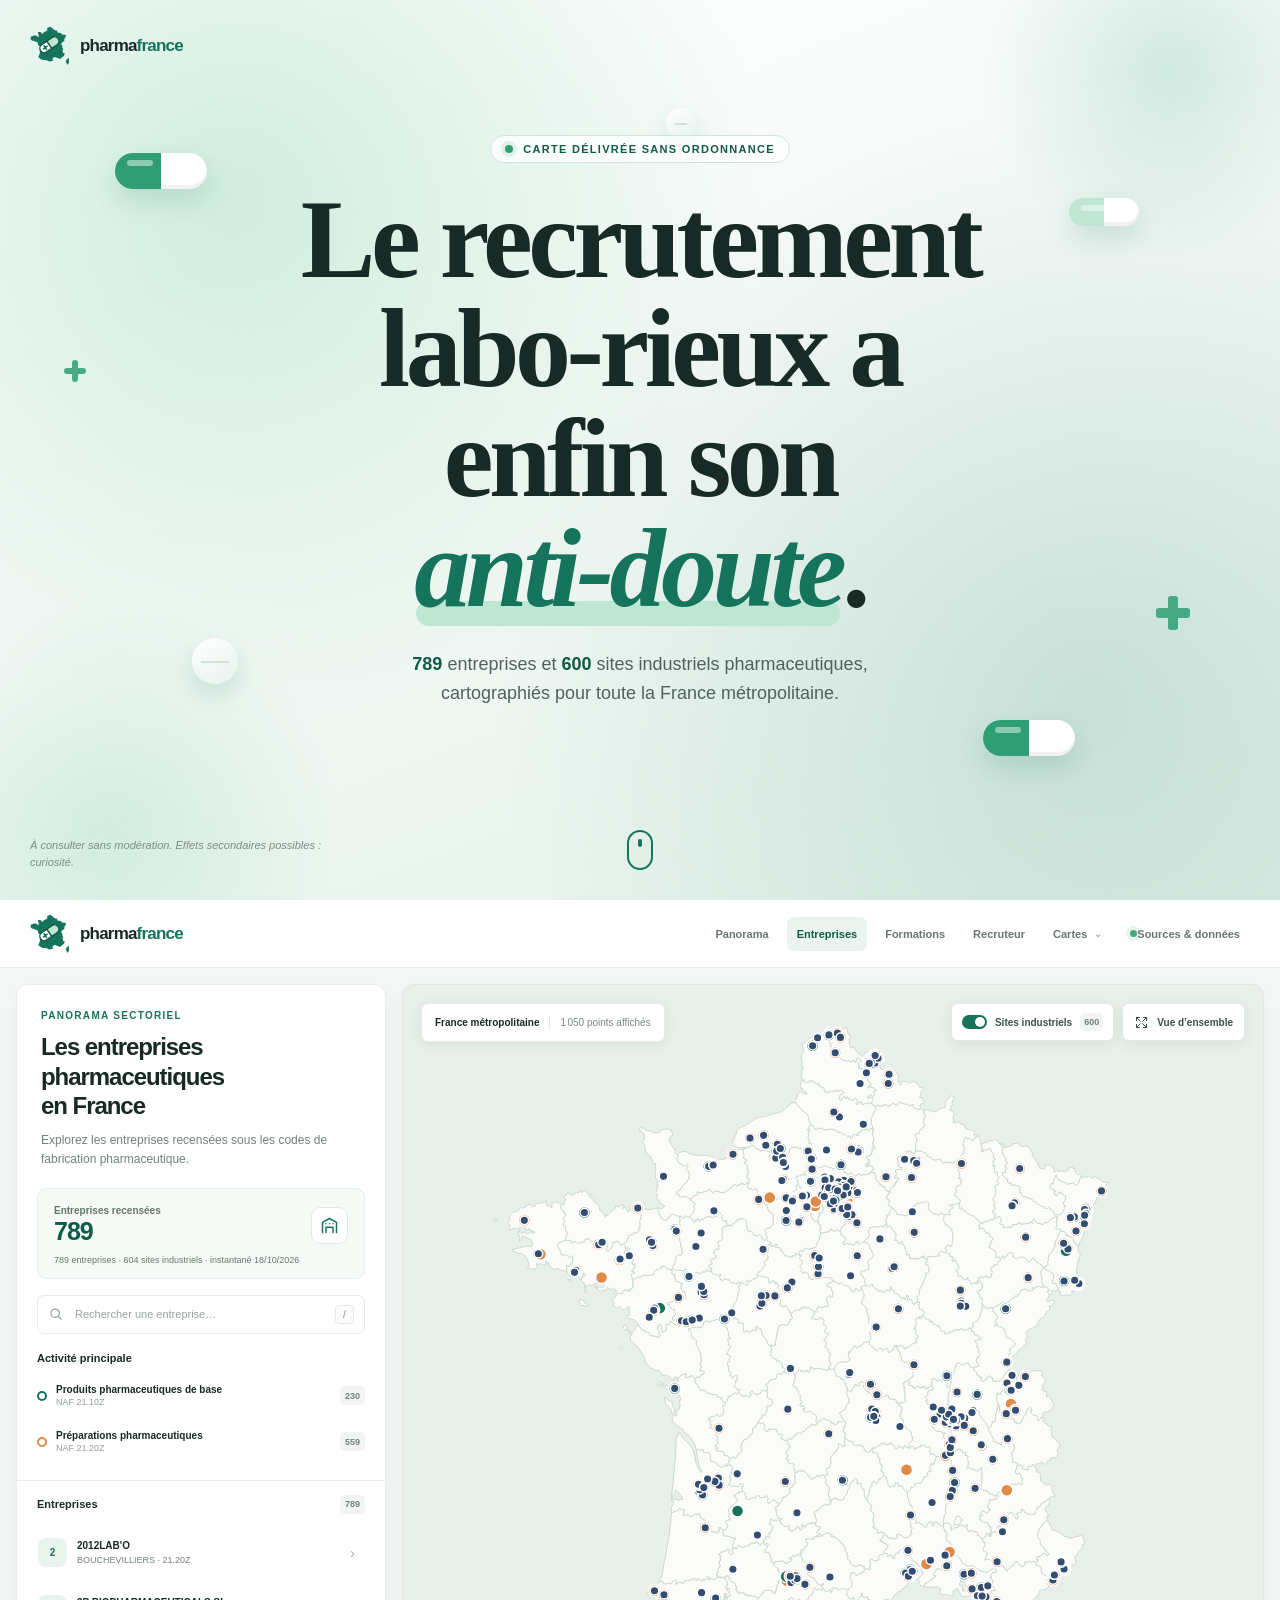
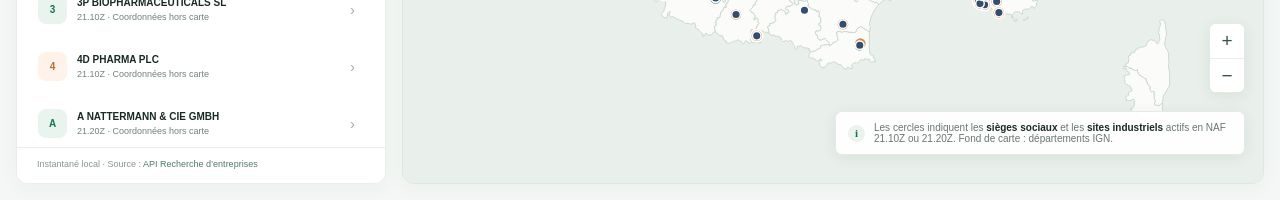
==== commit 65f543aa: "Add recruiter training prospecting page Add geographic and profile filters, mapped training prospect" ====
--- a/index.html
+++ b/index.html
@@ -64,6 +64,7 @@
         <a href="panorama.html">Panorama</a>
         <a href="index.html" aria-current="page">Entreprises</a>
         <a href="formations.html">Formations</a>
+        <a href="recruteur.html">Recruteur</a>
         <details class="nav-menu">
           <summary>Cartes <span class="nav-menu-chevron" aria-hidden="true">⌄</span></summary>
           <div class="nav-menu-panel">
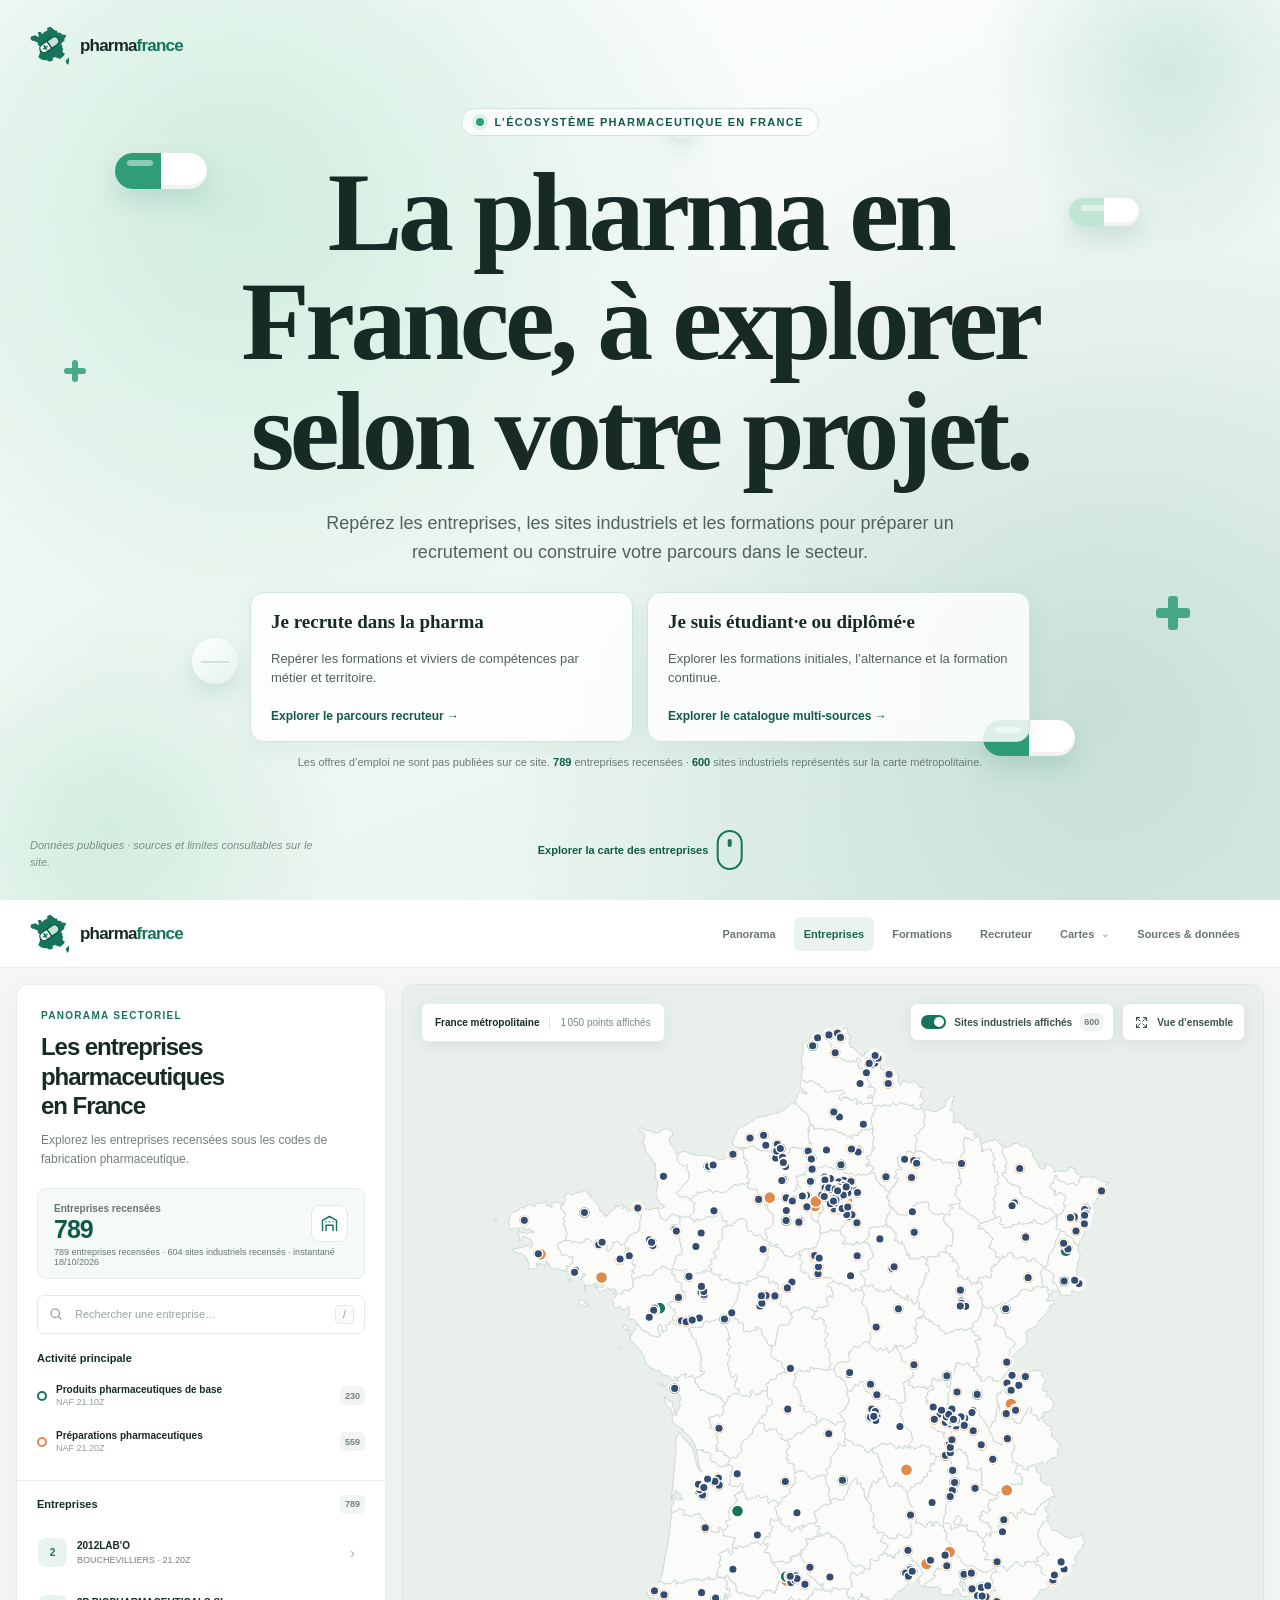
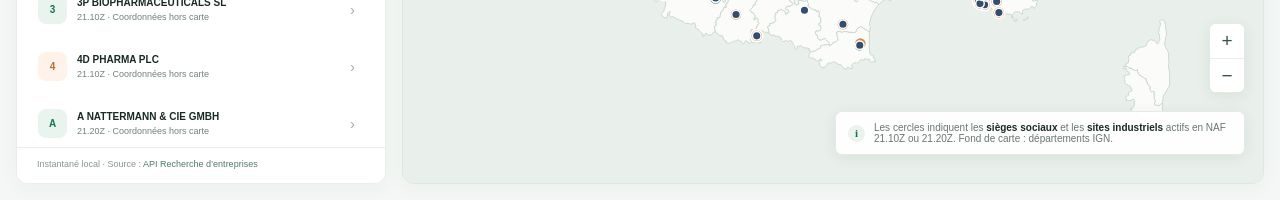
==== commit 6c537946: "Improve UX pathways for pharma audiences" ====
--- a/index.html
+++ b/index.html
@@ -5,12 +5,13 @@
     <meta name="viewport" content="width=device-width, initial-scale=1">
     <meta
       name="description"
-      content="Carte interactive des entreprises pharmaceutiques françaises, à partir des codes d'activité NAF et de l'API publique de l'Annuaire des Entreprises."
+      content="Explorez l’écosystème pharmaceutique français selon votre projet : repérez les formations, les entreprises et les sites industriels."
     >
     <meta name="theme-color" content="#f4f7f5">
-    <title>Pharma France — Carte des entreprises</title>
+    <title>Pharma France — Explorer l’écosystème</title>
     <link rel="stylesheet" href="styles.css">
     <link rel="stylesheet" href="landing.css">
+    <link rel="stylesheet" href="navigation.css">
   </head>
   <body>
     <section id="accueil" class="landing" aria-labelledby="landing-title">
@@ -34,20 +35,37 @@
       </div>
 
       <div class="landing-content">
-        <p class="landing-eyebrow">Carte délivrée sans ordonnance</p>
+        <p class="landing-eyebrow">L’écosystème pharmaceutique en France</p>
         <h1 id="landing-title" class="landing-title">
-          Le recrutement <span style="white-space: nowrap">labo-rieux</span> a enfin son <em style="white-space: nowrap">anti-doute</em>.
+          La pharma en France, à explorer selon votre projet.
         </h1>
         <p class="landing-lead">
-          <strong id="landing-company-count">789</strong> entreprises et
-          <strong id="landing-site-count">600</strong> sites industriels pharmaceutiques,
-          cartographiés pour toute la France métropolitaine.
+          Repérez les entreprises, les sites industriels et les formations pour préparer
+          un recrutement ou construire votre parcours dans le secteur.
+        </p>
+        <nav class="landing-pathways" aria-label="Choisir votre parcours">
+          <a class="landing-pathway" href="recruteur.html">
+            <strong>Je recrute dans la pharma</strong>
+            <span>Repérer les formations et viviers de compétences par métier et territoire.</span>
+            <span class="landing-pathway-action">Explorer le parcours recruteur <span aria-hidden="true">→</span></span>
+          </a>
+          <a class="landing-pathway" href="carte-formations.html">
+            <strong>Je suis étudiant·e ou diplômé·e</strong>
+            <span>Explorer les formations initiales, l’alternance et la formation continue.</span>
+            <span class="landing-pathway-action">Explorer le catalogue multi-sources <span aria-hidden="true">→</span></span>
+          </a>
+        </nav>
+        <p class="landing-data-note">
+          Les offres d’emploi ne sont pas publiées sur ce site.
+          <strong id="landing-company-count">—</strong> entreprises recensées ·
+          <strong id="landing-site-count">—</strong> sites industriels représentés sur la carte métropolitaine.
         </p>
       </div>
 
-      <p class="landing-footnote">À consulter sans modération. Effets secondaires possibles&nbsp;: curiosité.</p>
-
-      <a class="landing-scroll" href="#carte" aria-label="Descendre vers la carte">
+      <p class="landing-footnote">Données publiques · sources et limites consultables sur le site.</p>
+
+      <a class="landing-scroll" href="#carte">
+        <span>Explorer la carte des entreprises</span>
         <span class="landing-scroll-mouse" aria-hidden="true"><span></span></span>
       </a>
     </section>
@@ -74,10 +92,7 @@
             <a href="carte-repartition.html">Carte comparative</a>
           </div>
         </details>
-        <a href="dataset.html">
-          <span class="live-dot" aria-hidden="true"></span>
-          Sources &amp; données
-        </a>
+        <a href="dataset.html">Sources &amp; données</a>
       </nav>
     </header>
 
@@ -92,7 +107,7 @@
         <section class="stats-card" aria-live="polite">
           <div>
             <p class="stat-label">Entreprises recensées</p>
-            <strong id="total-count" class="stat-number">789</strong>
+            <strong id="total-count" class="stat-number">—</strong>
           </div>
           <span class="stat-icon" aria-hidden="true">
             <svg viewBox="0 0 24 24" fill="none">
@@ -136,7 +151,7 @@
         <section class="company-section" aria-labelledby="company-title">
           <div class="section-title-row">
             <h2 id="company-title">Entreprises</h2>
-            <span id="visible-count" class="result-count">789</span>
+            <span id="visible-count" class="result-count">—</span>
           </div>
           <div id="company-list" class="company-list" aria-live="polite">
             <div class="list-state">Données disponibles hors ligne.</div>
@@ -168,8 +183,8 @@
           <label class="site-toggle">
             <input id="show-sites" type="checkbox" checked>
             <span class="site-toggle-track" aria-hidden="true"></span>
-            <span class="site-toggle-copy">Sites industriels</span>
-            <span id="site-count" class="site-toggle-count">600</span>
+            <span class="site-toggle-copy">Sites industriels affichés</span>
+            <span id="site-count" class="site-toggle-count">—</span>
           </label>
           <button id="zoom-france" class="map-control map-control-wide" type="button" aria-label="Recentrer sur la France">
             <svg viewBox="0 0 24 24" fill="none" aria-hidden="true">
--- a/landing.css
+++ b/landing.css
@@ -23,7 +23,6 @@
     radial-gradient(circle at 18% 22%, rgb(191 230 211 / 70%), transparent 42%),
     radial-gradient(circle at 85% 78%, rgb(22 116 92 / 16%), transparent 46%),
     linear-gradient(160deg, #ffffff 0%, #f1f8f4 55%, #e3f2ea 100%);
-  touch-action: none;
 }
 
 .landing-brand {
@@ -38,7 +37,7 @@
 .landing-content {
   position: relative;
   z-index: 2;
-  max-width: 760px;
+  max-width: 920px;
   text-align: center;
   animation: landing-rise 900ms cubic-bezier(0.2, 0.8, 0.2, 1) both;
 }
@@ -99,14 +98,73 @@
 }
 
 .landing-lead {
-  max-width: 520px;
-  margin: 26px auto 34px;
+  max-width: 700px;
+  margin: 22px auto 26px;
   color: #50625b;
   font-size: clamp(15px, 1.6vw, 18px);
   line-height: 1.6;
 }
 
-.landing-lead strong {
+.landing-pathways {
+  display: grid;
+  grid-template-columns: repeat(2, minmax(0, 1fr));
+  gap: 14px;
+  max-width: 780px;
+  margin: 0 auto;
+  text-align: left;
+}
+
+.landing-pathway {
+  display: grid;
+  min-height: 150px;
+  gap: 9px;
+  padding: 18px 20px;
+  border: 1px solid #cfe5da;
+  border-radius: 14px;
+  background: rgb(255 255 255 / 84%);
+  box-shadow: 0 8px 24px rgb(22 116 92 / 7%);
+  color: #50625b;
+  text-decoration: none;
+  transition: border-color 160ms ease, box-shadow 160ms ease, transform 160ms ease;
+}
+
+.landing-pathway:hover {
+  border-color: var(--pill-green);
+  box-shadow: 0 12px 30px rgb(22 116 92 / 14%);
+  transform: translateY(-2px);
+}
+
+.landing-pathway:focus-visible,
+.landing-scroll:focus-visible {
+  outline: 3px solid var(--green-dark);
+  outline-offset: 4px;
+}
+
+.landing-pathway strong {
+  color: var(--ink);
+  font-family: Georgia, "Times New Roman", serif;
+  font-size: 19px;
+}
+
+.landing-pathway > span:not(.landing-pathway-action) {
+  font-size: 13px;
+  line-height: 1.5;
+}
+
+.landing-pathway-action {
+  align-self: end;
+  color: var(--green-dark);
+  font-size: 12px;
+  font-weight: 700;
+}
+
+.landing-data-note {
+  margin: 14px 0 0;
+  color: #687a72;
+  font-size: 11px;
+}
+
+.landing-data-note strong {
   color: var(--green-dark);
 }
 
@@ -128,8 +186,13 @@
   bottom: 30px;
   left: 50%;
   z-index: 2;
-  display: grid;
-  place-items: center;
+  display: flex;
+  align-items: center;
+  gap: 8px;
+  color: var(--green-dark);
+  font-size: 11px;
+  font-weight: 700;
+  text-decoration: none;
   transform: translateX(-50%);
 }
 
@@ -436,7 +499,34 @@
 
 @media (max-width: 640px) {
   .landing {
-    padding: 80px 16px 110px;
+    height: auto;
+    min-height: 100dvh;
+    padding: 88px 16px 100px;
+  }
+
+  .landing-pathways {
+    grid-template-columns: 1fr;
+    gap: 9px;
+  }
+
+  .landing-pathway {
+    min-height: 0;
+    gap: 6px;
+    padding: 13px 15px;
+  }
+
+  .landing-pathway strong {
+    font-size: 17px;
+  }
+
+  .landing-pathway > span:not(.landing-pathway-action) {
+    font-size: 12px;
+  }
+
+  .landing-data-note {
+    max-width: 360px;
+    margin: 12px auto 0;
+    line-height: 1.5;
   }
 
   .landing-brand {
@@ -457,6 +547,12 @@
 
   .landing-pill-b {
     top: 9%;
+  }
+}
+
+@media (max-height: 760px) and (min-width: 641px) {
+  .landing-footnote {
+    display: none;
   }
 }
 
--- a/navigation.css
+++ b/navigation.css
@@ -0,0 +1,135 @@
+.topbar {
+  position: sticky;
+  top: 0;
+  z-index: 1000;
+}
+
+.site-navigation {
+  display: flex;
+  align-items: center;
+  justify-content: flex-end;
+  gap: 8px;
+  color: #677670;
+  font-size: 11px;
+  font-weight: 600;
+}
+
+.site-navigation > a,
+.site-navigation .nav-menu > summary {
+  display: inline-flex;
+  min-height: 34px;
+  align-items: center;
+  justify-content: center;
+  padding: 0 10px;
+  border-radius: 7px;
+  color: inherit;
+  text-decoration: none;
+  white-space: nowrap;
+}
+
+.site-navigation > a:hover,
+.site-navigation .nav-menu > summary:hover {
+  background: #f2f6f3;
+  color: #17684f;
+}
+
+.site-navigation > a:focus-visible,
+.site-navigation .nav-menu > summary:focus-visible,
+.nav-menu-panel a:focus-visible {
+  outline: 2px solid #17684f;
+  outline-offset: 2px;
+}
+
+.site-navigation > a[aria-current="page"],
+.site-navigation .nav-menu-current > summary {
+  background: #eaf3ed;
+  color: #17684f;
+}
+
+.nav-menu {
+  position: relative;
+}
+
+.nav-menu > summary {
+  cursor: pointer;
+  gap: 7px;
+  list-style: none;
+}
+
+.nav-menu > summary::-webkit-details-marker {
+  display: none;
+}
+
+.nav-menu-chevron {
+  color: #839087;
+  font-size: 10px;
+}
+
+.nav-menu-panel {
+  position: absolute;
+  z-index: 1100;
+  top: calc(100% + 5px);
+  right: 0;
+  display: grid;
+  min-width: 190px;
+  padding: 5px;
+  border: 1px solid #e3e9e5;
+  border-radius: 9px;
+  background: #fff;
+  box-shadow: 0 10px 28px rgb(26 49 37 / 14%);
+}
+
+.nav-menu-panel a {
+  padding: 10px 11px;
+  border-radius: 6px;
+  color: #52635a;
+  text-decoration: none;
+  white-space: nowrap;
+}
+
+.nav-menu-panel a:hover,
+.nav-menu-panel a[aria-current="page"] {
+  background: #f0f5f1;
+  color: #17684f;
+}
+
+@media (max-width: 900px) {
+  .site-navigation {
+    gap: 3px;
+    font-size: 10px;
+  }
+
+  .site-navigation > a,
+  .site-navigation .nav-menu > summary {
+    padding: 0 7px;
+  }
+}
+
+@media (max-width: 640px) {
+  .topbar {
+    height: auto;
+    min-height: 88px;
+    flex-wrap: wrap;
+    align-content: center;
+    gap: 4px 12px;
+    padding: 7px 16px;
+  }
+
+  .site-navigation {
+    width: 100%;
+    flex-wrap: wrap;
+    justify-content: space-between;
+    gap: 2px;
+    font-size: 9px;
+  }
+
+  .site-navigation > a,
+  .site-navigation .nav-menu > summary {
+    min-height: 29px;
+    padding: 0 5px;
+  }
+
+  .nav-menu-panel {
+    right: 0;
+  }
+}
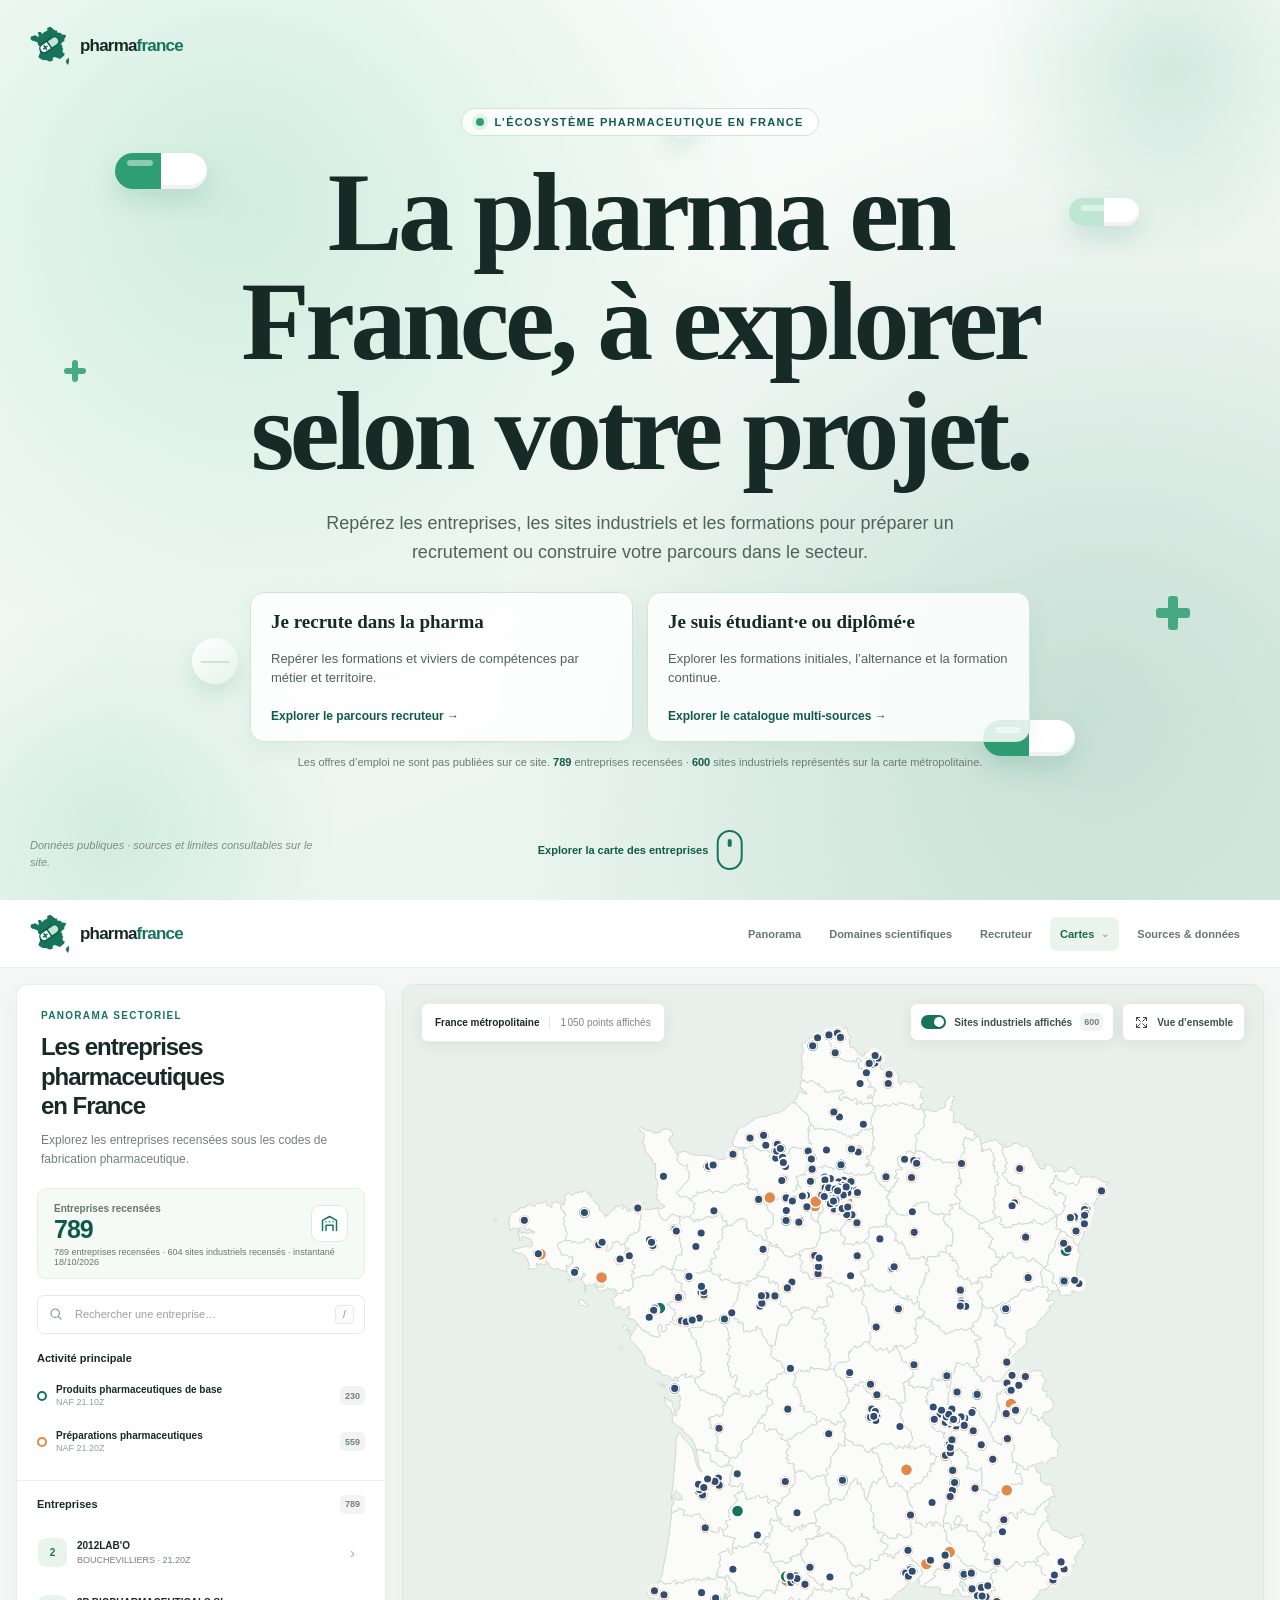
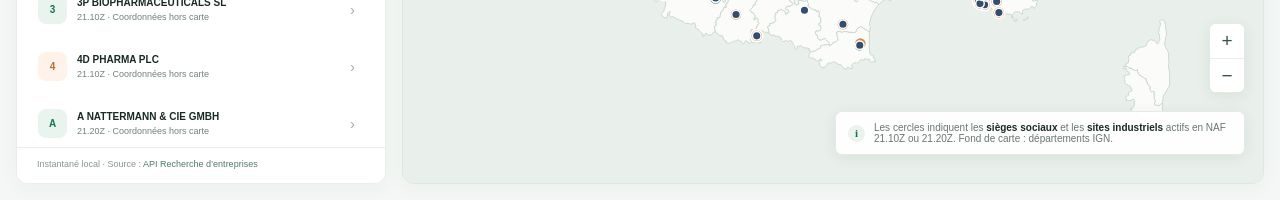
==== commit 139cd4cc: "Organize navigation for pharma audiences Promote scientific domains and recruiter pages while groupi" ====
--- a/index.html
+++ b/index.html
@@ -80,14 +80,14 @@
       </a>
       <nav class="site-navigation" aria-label="Navigation principale">
         <a href="panorama.html">Panorama</a>
-        <a href="index.html" aria-current="page">Entreprises</a>
-        <a href="formations.html">Formations</a>
+        <a href="domaines-sciences-vivant.html">Domaines scientifiques</a>
         <a href="recruteur.html">Recruteur</a>
-        <details class="nav-menu">
+        <details class="nav-menu nav-menu-current">
           <summary>Cartes <span class="nav-menu-chevron" aria-hidden="true">⌄</span></summary>
           <div class="nav-menu-panel">
             <a href="carte-formations.html">Carte complète</a>
-            <a href="domaines-sciences-vivant.html">Domaines scientifiques</a>
+            <a href="index.html" aria-current="page">Entreprises</a>
+            <a href="formations.html">Formations</a>
             <a href="repartition.html">Répartition</a>
             <a href="carte-repartition.html">Carte comparative</a>
           </div>
--- a/landing.css
+++ b/landing.css
@@ -550,7 +550,40 @@
   }
 }
 
-@media (max-height: 760px) and (min-width: 641px) {
+@media (max-height: 820px) and (min-width: 641px) {
+  .landing {
+    height: auto;
+    min-height: 100vh;
+    min-height: 100dvh;
+    padding: 78px 24px 92px;
+  }
+
+  .landing-eyebrow {
+    margin-bottom: 14px;
+  }
+
+  .landing-title {
+    font-size: clamp(42px, 6vw, 78px);
+  }
+
+  .landing-lead {
+    margin: 14px auto 16px;
+  }
+
+  .landing-pathways {
+    gap: 10px;
+  }
+
+  .landing-pathway {
+    min-height: 124px;
+    gap: 7px;
+    padding: 14px 18px;
+  }
+
+  .landing-data-note {
+    margin-top: 10px;
+  }
+
   .landing-footnote {
     display: none;
   }
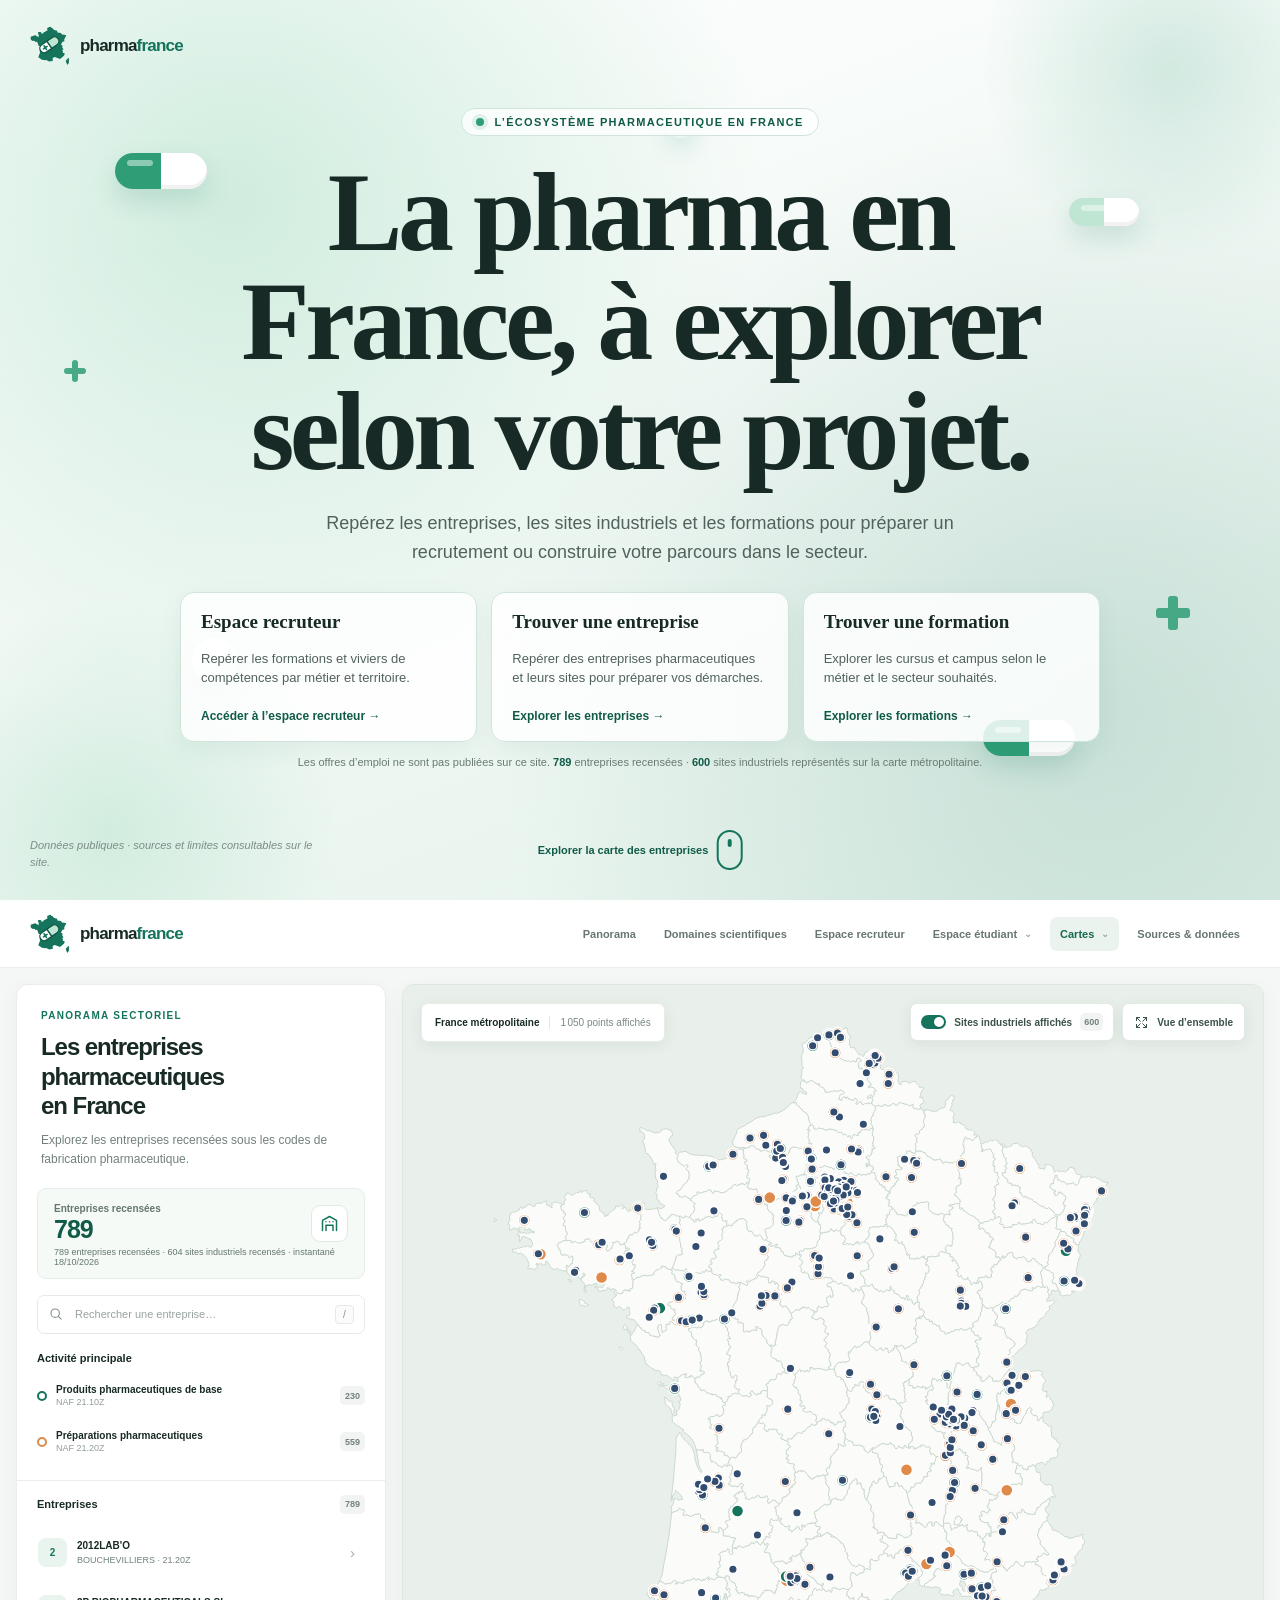
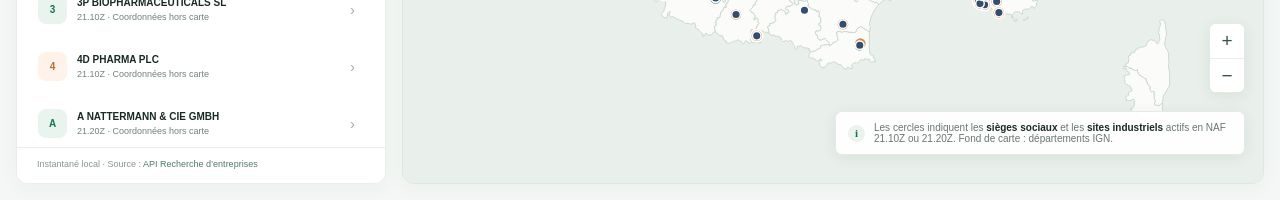
==== commit bcae7ed5: "Add student exploration space Co-authored-by: Copilot App <223556219+Copilot@users.noreply.github.co" ====
--- a/index.html
+++ b/index.html
@@ -45,14 +45,19 @@
         </p>
         <nav class="landing-pathways" aria-label="Choisir votre parcours">
           <a class="landing-pathway" href="recruteur.html">
-            <strong>Je recrute dans la pharma</strong>
+            <strong>Espace recruteur</strong>
             <span>Repérer les formations et viviers de compétences par métier et territoire.</span>
-            <span class="landing-pathway-action">Explorer le parcours recruteur <span aria-hidden="true">→</span></span>
+            <span class="landing-pathway-action">Accéder à l’espace recruteur <span aria-hidden="true">→</span></span>
           </a>
-          <a class="landing-pathway" href="carte-formations.html">
-            <strong>Je suis étudiant·e ou diplômé·e</strong>
-            <span>Explorer les formations initiales, l’alternance et la formation continue.</span>
-            <span class="landing-pathway-action">Explorer le catalogue multi-sources <span aria-hidden="true">→</span></span>
+          <a class="landing-pathway" href="etudiant.html#entreprises">
+            <strong>Trouver une entreprise</strong>
+            <span>Repérer des entreprises pharmaceutiques et leurs sites pour préparer vos démarches.</span>
+            <span class="landing-pathway-action">Explorer les entreprises <span aria-hidden="true">→</span></span>
+          </a>
+          <a class="landing-pathway" href="etudiant.html#formations">
+            <strong>Trouver une formation</strong>
+            <span>Explorer les cursus et campus selon le métier et le secteur souhaités.</span>
+            <span class="landing-pathway-action">Explorer les formations <span aria-hidden="true">→</span></span>
           </a>
         </nav>
         <p class="landing-data-note">
@@ -81,7 +86,14 @@
       <nav class="site-navigation" aria-label="Navigation principale">
         <a href="panorama.html">Panorama</a>
         <a href="domaines-sciences-vivant.html">Domaines scientifiques</a>
-        <a href="recruteur.html">Recruteur</a>
+        <a href="recruteur.html">Espace recruteur</a>
+        <details class="nav-menu">
+          <summary>Espace étudiant <span class="nav-menu-chevron" aria-hidden="true">⌄</span></summary>
+          <div class="nav-menu-panel">
+            <a href="etudiant.html#entreprises">Trouver une entreprise</a>
+            <a href="etudiant.html#formations">Trouver une formation</a>
+          </div>
+        </details>
         <details class="nav-menu nav-menu-current">
           <summary>Cartes <span class="nav-menu-chevron" aria-hidden="true">⌄</span></summary>
           <div class="nav-menu-panel">
--- a/landing.css
+++ b/landing.css
@@ -107,9 +107,9 @@
 
 .landing-pathways {
   display: grid;
-  grid-template-columns: repeat(2, minmax(0, 1fr));
+  grid-template-columns: repeat(3, minmax(0, 1fr));
   gap: 14px;
-  max-width: 780px;
+  max-width: 1080px;
   margin: 0 auto;
   text-align: left;
 }
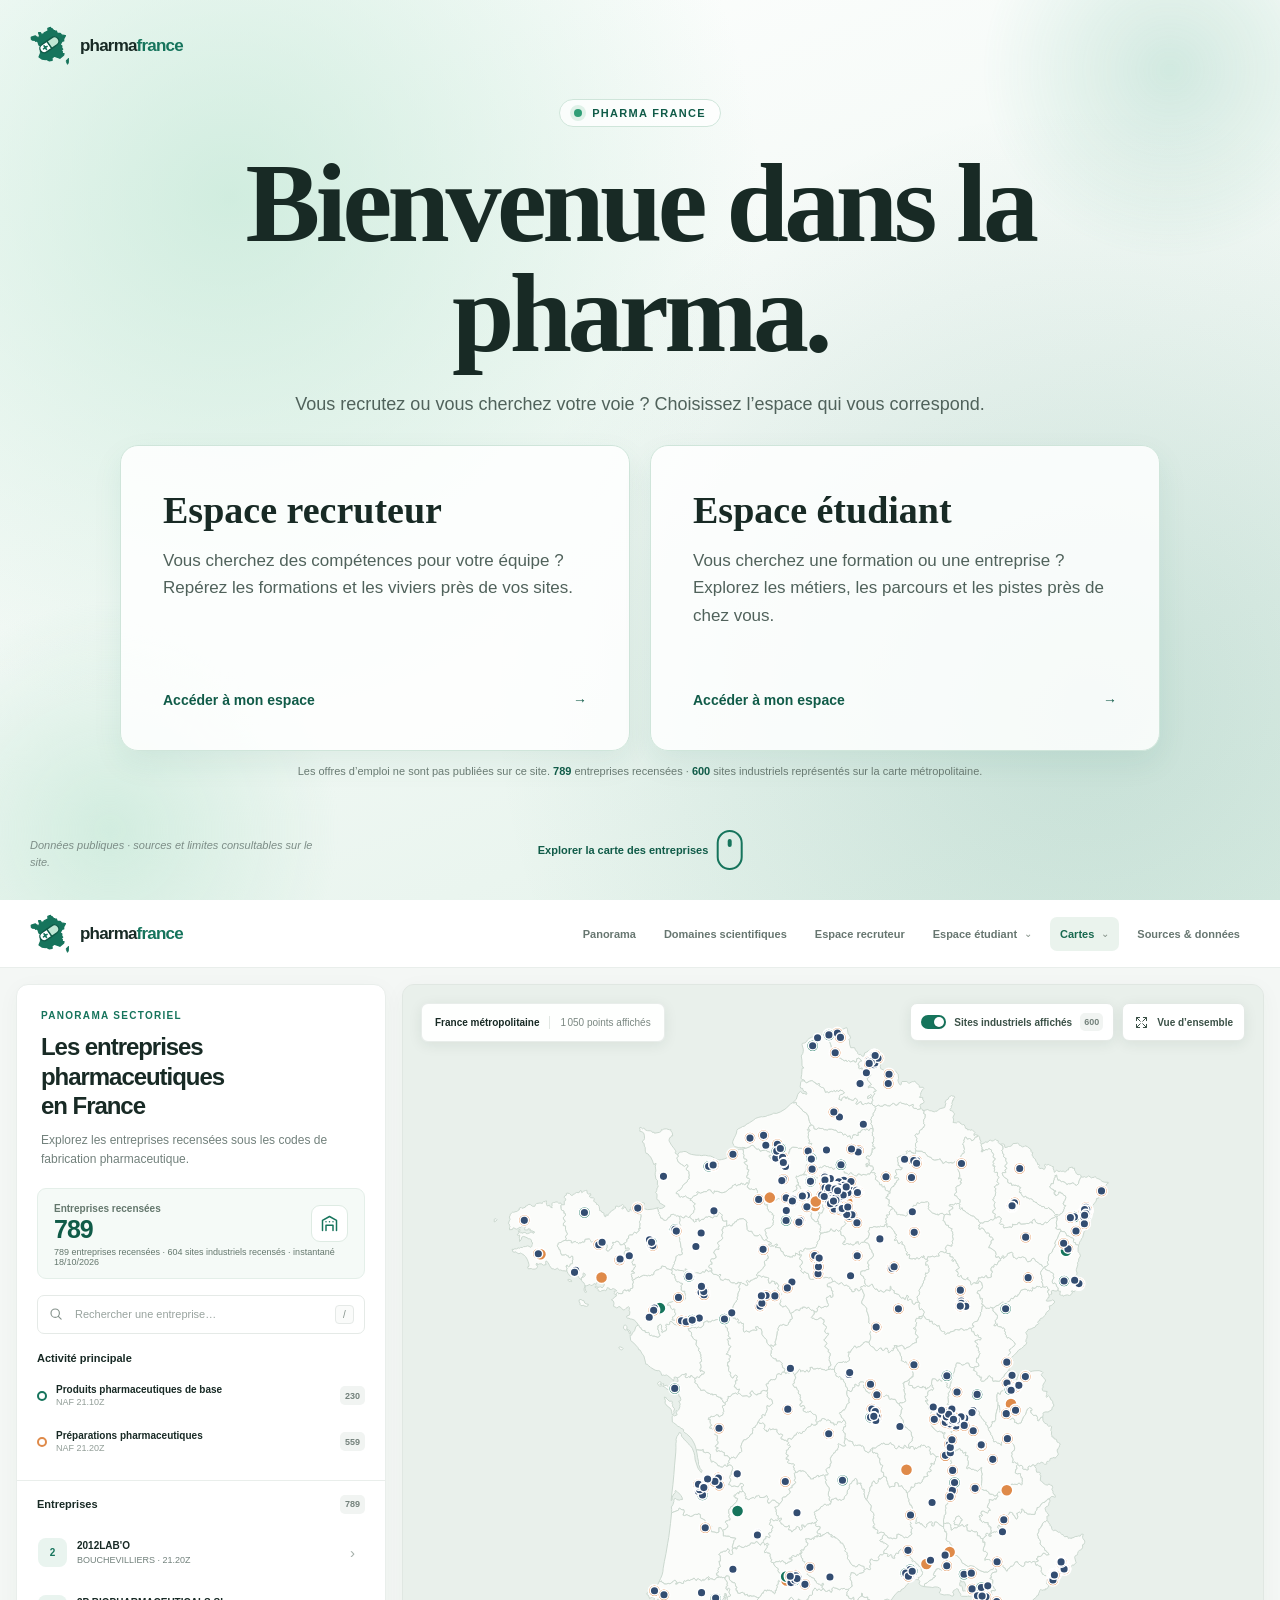
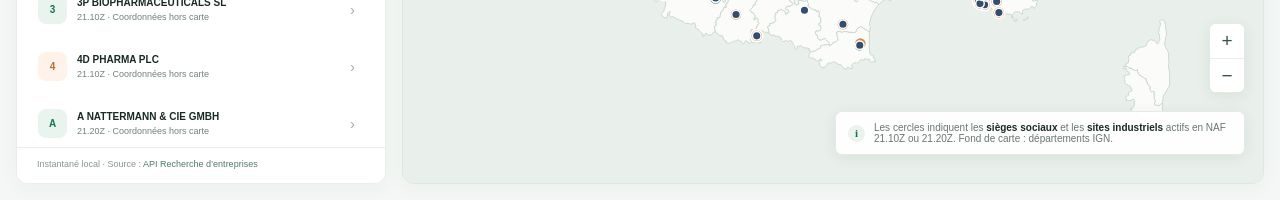
==== commit 01928406: "Make homepage audience choices prominent Keep the entry page focused on recruiter and student spaces" ====
--- a/index.html
+++ b/index.html
@@ -18,13 +18,6 @@
       <div class="landing-decor" aria-hidden="true">
         <span class="landing-blob landing-blob-a"></span>
         <span class="landing-blob landing-blob-b"></span>
-        <span class="landing-pill landing-pill-a"></span>
-        <span class="landing-pill landing-pill-b"></span>
-        <span class="landing-pill landing-pill-c"></span>
-        <span class="landing-tablet landing-tablet-a"></span>
-        <span class="landing-tablet landing-tablet-b"></span>
-        <span class="landing-cross landing-cross-a"></span>
-        <span class="landing-cross landing-cross-b"></span>
       </div>
 
       <div class="landing-brand">
@@ -35,29 +28,23 @@
       </div>
 
       <div class="landing-content">
-        <p class="landing-eyebrow">L’écosystème pharmaceutique en France</p>
+        <p class="landing-eyebrow">Pharma France</p>
         <h1 id="landing-title" class="landing-title">
-          La pharma en France, à explorer selon votre projet.
+          Bienvenue dans la pharma.
         </h1>
         <p class="landing-lead">
-          Repérez les entreprises, les sites industriels et les formations pour préparer
-          un recrutement ou construire votre parcours dans le secteur.
+          Vous recrutez ou vous cherchez votre voie&nbsp;? Choisissez l’espace qui vous correspond.
         </p>
-        <nav class="landing-pathways" aria-label="Choisir votre parcours">
+        <nav class="landing-pathways" aria-label="Choisir votre espace">
           <a class="landing-pathway" href="recruteur.html">
             <strong>Espace recruteur</strong>
-            <span>Repérer les formations et viviers de compétences par métier et territoire.</span>
-            <span class="landing-pathway-action">Accéder à l’espace recruteur <span aria-hidden="true">→</span></span>
+            <span>Vous cherchez des compétences pour votre équipe&nbsp;? Repérez les formations et les viviers près de vos sites.</span>
+            <span class="landing-pathway-action">Accéder à mon espace <span aria-hidden="true">→</span></span>
           </a>
-          <a class="landing-pathway" href="etudiant.html#entreprises">
-            <strong>Trouver une entreprise</strong>
-            <span>Repérer des entreprises pharmaceutiques et leurs sites pour préparer vos démarches.</span>
-            <span class="landing-pathway-action">Explorer les entreprises <span aria-hidden="true">→</span></span>
-          </a>
-          <a class="landing-pathway" href="etudiant.html#formations">
-            <strong>Trouver une formation</strong>
-            <span>Explorer les cursus et campus selon le métier et le secteur souhaités.</span>
-            <span class="landing-pathway-action">Explorer les formations <span aria-hidden="true">→</span></span>
+          <a class="landing-pathway" href="etudiant.html">
+            <strong>Espace étudiant</strong>
+            <span>Vous cherchez une formation ou une entreprise&nbsp;? Explorez les métiers, les parcours et les pistes près de chez vous.</span>
+            <span class="landing-pathway-action">Accéder à mon espace <span aria-hidden="true">→</span></span>
           </a>
         </nav>
         <p class="landing-data-note">
--- a/landing.css
+++ b/landing.css
@@ -37,7 +37,7 @@
 .landing-content {
   position: relative;
   z-index: 2;
-  max-width: 920px;
+  max-width: 1040px;
   text-align: center;
   animation: landing-rise 900ms cubic-bezier(0.2, 0.8, 0.2, 1) both;
 }
@@ -107,35 +107,41 @@
 
 .landing-pathways {
   display: grid;
-  grid-template-columns: repeat(3, minmax(0, 1fr));
-  gap: 14px;
-  max-width: 1080px;
+  grid-template-columns: repeat(2, minmax(0, 1fr));
+  gap: 20px;
+  max-width: 1120px;
   margin: 0 auto;
   text-align: left;
 }
 
 .landing-pathway {
-  display: grid;
-  min-height: 150px;
-  gap: 9px;
-  padding: 18px 20px;
+  display: flex;
+  min-height: clamp(240px, 34vh, 330px);
+  flex-direction: column;
+  align-items: flex-start;
+  gap: 15px;
+  padding: clamp(26px, 4vw, 42px);
   border: 1px solid #cfe5da;
-  border-radius: 14px;
+  border-radius: 18px;
   background: rgb(255 255 255 / 84%);
-  box-shadow: 0 8px 24px rgb(22 116 92 / 7%);
+  box-shadow: 0 12px 30px rgb(22 116 92 / 8%);
   color: #50625b;
   text-decoration: none;
-  transition: border-color 160ms ease, box-shadow 160ms ease, transform 160ms ease;
+  transition:
+    border-color 160ms ease,
+    box-shadow 160ms ease,
+    transform 160ms ease,
+    background-color 160ms ease;
 }
 
 .landing-pathway:hover {
   border-color: var(--pill-green);
-  box-shadow: 0 12px 30px rgb(22 116 92 / 14%);
+  background: #fff;
+  box-shadow: 0 16px 36px rgb(22 116 92 / 14%);
   transform: translateY(-2px);
 }
 
-.landing-pathway:focus-visible,
-.landing-scroll:focus-visible {
+.landing-pathway:focus-visible {
   outline: 3px solid var(--green-dark);
   outline-offset: 4px;
 }
@@ -143,18 +149,23 @@
 .landing-pathway strong {
   color: var(--ink);
   font-family: Georgia, "Times New Roman", serif;
-  font-size: 19px;
+  font-size: clamp(28px, 3.2vw, 38px);
 }
 
 .landing-pathway > span:not(.landing-pathway-action) {
-  font-size: 13px;
-  line-height: 1.5;
+  max-width: 440px;
+  font-size: clamp(15px, 1.5vw, 17px);
+  line-height: 1.6;
 }
 
 .landing-pathway-action {
-  align-self: end;
+  display: flex;
+  width: 100%;
+  justify-content: space-between;
+  margin-top: auto;
+  padding-top: 16px;
   color: var(--green-dark);
-  font-size: 12px;
+  font-size: 14px;
   font-weight: 700;
 }
 
@@ -217,7 +228,7 @@
   animation: landing-wheel 1.6s ease-in-out infinite;
 }
 
-/* Décor : gélules, comprimés et croix qui flottent. */
+/* Quelques halos verts gardent la palette sans surcharger l’accueil. */
 
 .landing-decor {
   position: absolute;
@@ -246,142 +257,6 @@
   width: 460px;
   height: 460px;
   background: radial-gradient(circle, rgb(191 230 211 / 60%), transparent 70%);
-}
-
-.landing-pill {
-  position: absolute;
-  width: 92px;
-  height: 36px;
-  overflow: hidden;
-  border-radius: 999px;
-  background: #fff;
-  box-shadow:
-    inset 0 -4px 0 rgb(0 0 0 / 5%),
-    0 12px 26px rgb(22 116 92 / 16%);
-  animation: landing-float 7s ease-in-out infinite;
-}
-
-.landing-pill::before {
-  position: absolute;
-  inset: 0 50% 0 0;
-  background: var(--pill-green);
-  content: "";
-}
-
-.landing-pill::after {
-  position: absolute;
-  top: 7px;
-  left: 12px;
-  width: 26px;
-  height: 6px;
-  border-radius: 999px;
-  background: rgb(255 255 255 / 45%);
-  content: "";
-}
-
-.landing-pill-a {
-  --r: -28deg;
-  top: 17%;
-  left: 9%;
-}
-
-.landing-pill-b {
-  --r: 34deg;
-  top: 22%;
-  right: 11%;
-  width: 70px;
-  height: 28px;
-  animation-delay: -2s;
-}
-
-.landing-pill-b::before {
-  background: var(--pill-light);
-}
-
-.landing-pill-c {
-  --r: 12deg;
-  right: 16%;
-  bottom: 16%;
-  animation-delay: -4.5s;
-}
-
-.landing-tablet {
-  position: absolute;
-  width: 46px;
-  height: 46px;
-  border-radius: 50%;
-  background: linear-gradient(145deg, #ffffff, #e5f3ec);
-  box-shadow: 0 10px 22px rgb(22 116 92 / 14%);
-  animation: landing-float 9s ease-in-out infinite;
-}
-
-.landing-tablet::after {
-  position: absolute;
-  top: 50%;
-  right: 9px;
-  left: 9px;
-  height: 2px;
-  background: #cfe3d8;
-  content: "";
-}
-
-.landing-tablet-a {
-  --r: 20deg;
-  bottom: 24%;
-  left: 15%;
-  animation-delay: -3s;
-}
-
-.landing-tablet-b {
-  --r: -40deg;
-  top: 12%;
-  left: 52%;
-  width: 30px;
-  height: 30px;
-  animation-delay: -6s;
-}
-
-.landing-cross {
-  position: absolute;
-  width: 34px;
-  height: 34px;
-  opacity: 0.85;
-  animation: landing-pulse 3.2s ease-in-out infinite;
-}
-
-.landing-cross::before,
-.landing-cross::after {
-  position: absolute;
-  border-radius: 3px;
-  background: var(--pill-green);
-  content: "";
-}
-
-.landing-cross::before {
-  top: 0;
-  bottom: 0;
-  left: 35%;
-  width: 30%;
-}
-
-.landing-cross::after {
-  top: 35%;
-  right: 0;
-  left: 0;
-  height: 30%;
-}
-
-.landing-cross-a {
-  bottom: 30%;
-  right: 7%;
-}
-
-.landing-cross-b {
-  top: 40%;
-  left: 5%;
-  width: 22px;
-  height: 22px;
-  animation-delay: -1.6s;
 }
 
 /* Écran carte : apparition après le balayage. */
@@ -449,26 +324,6 @@
   }
 }
 
-@keyframes landing-float {
-  0%,
-  100% {
-    transform: translateY(0) rotate(var(--r, 0deg));
-  }
-  50% {
-    transform: translateY(-16px) rotate(calc(var(--r, 0deg) + 8deg));
-  }
-}
-
-@keyframes landing-pulse {
-  0%,
-  100% {
-    transform: scale(1);
-  }
-  50% {
-    transform: scale(1.18);
-  }
-}
-
 @keyframes landing-wheel {
   0% {
     opacity: 0;
@@ -511,16 +366,20 @@
 
   .landing-pathway {
     min-height: 0;
-    gap: 6px;
-    padding: 13px 15px;
+    gap: 10px;
+    padding: 20px;
   }
 
   .landing-pathway strong {
-    font-size: 17px;
+    font-size: 27px;
   }
 
   .landing-pathway > span:not(.landing-pathway-action) {
-    font-size: 12px;
+    font-size: 14px;
+  }
+
+  .landing-pathway-action {
+    font-size: 13px;
   }
 
   .landing-data-note {
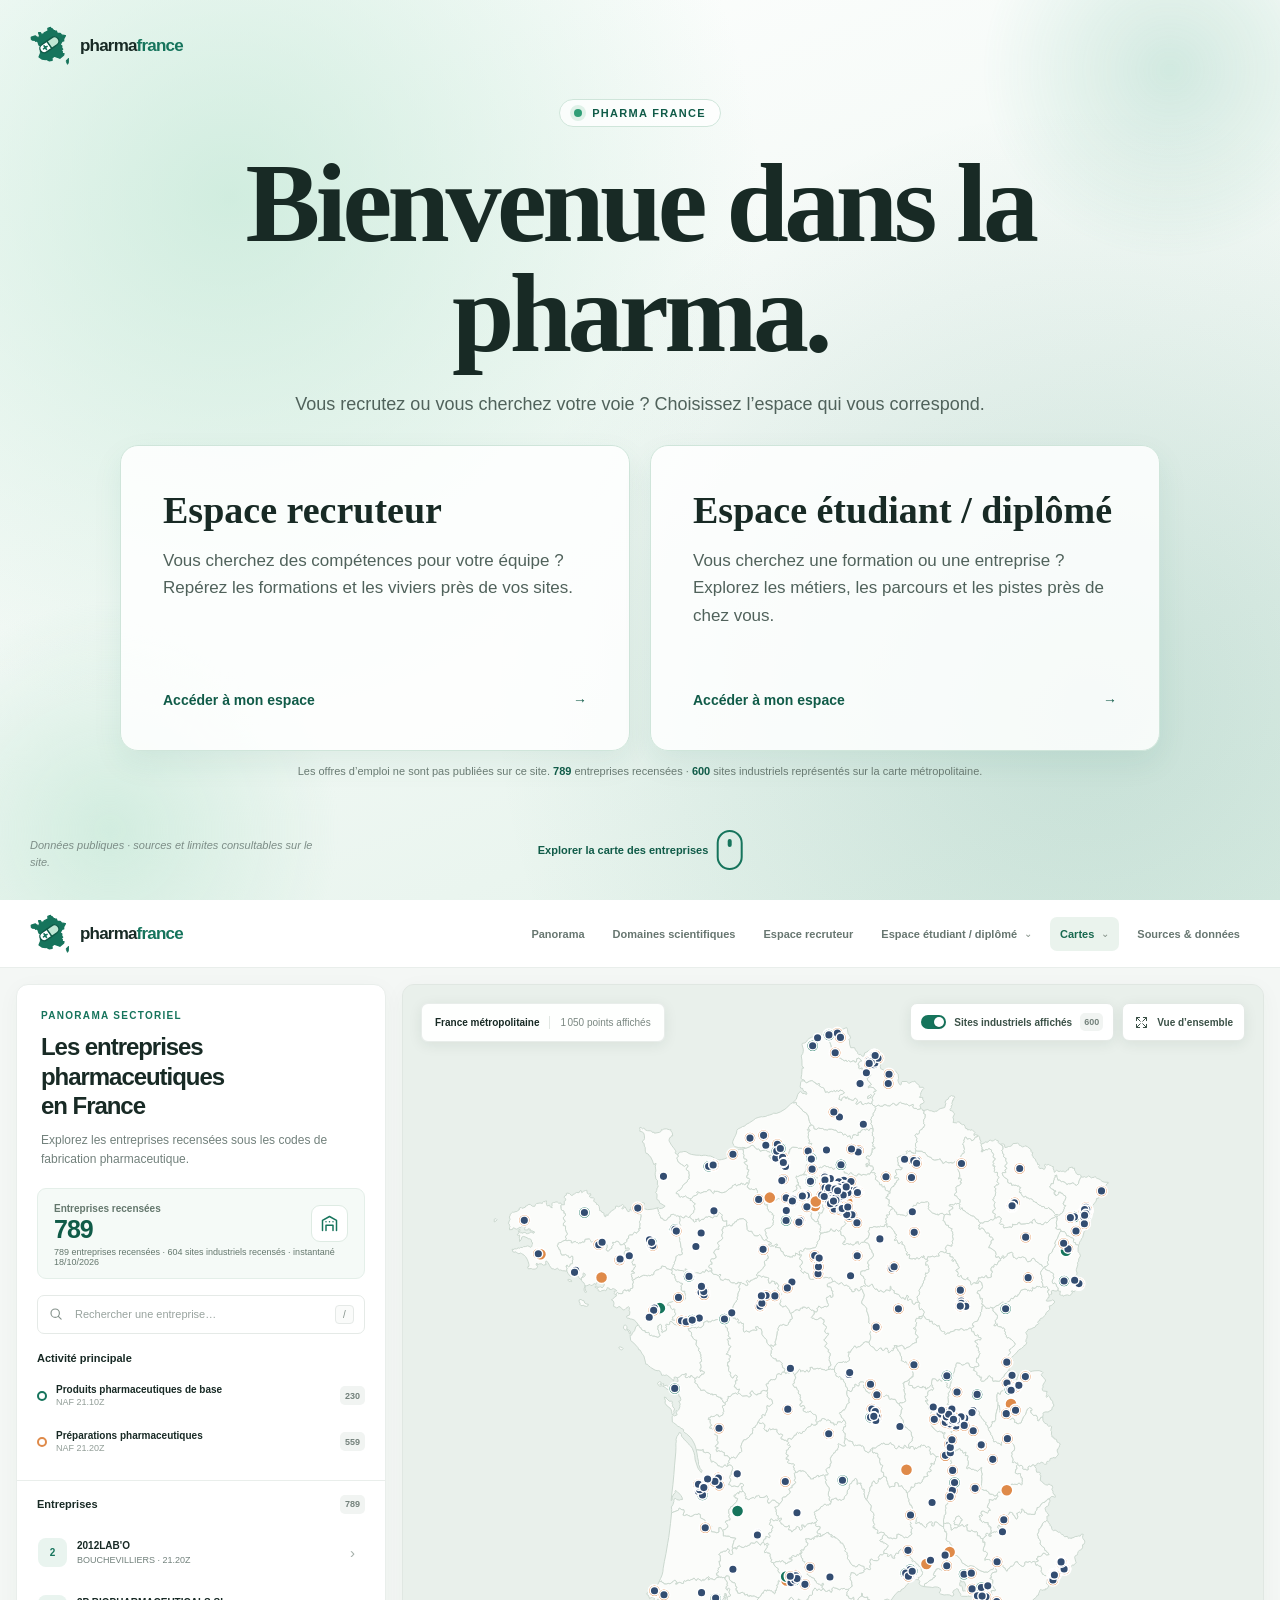
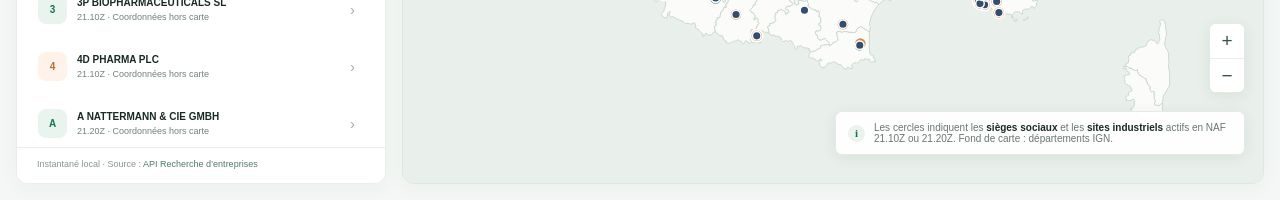
==== commit f01fef13: "Clarifier les espaces étudiant et recruteur Co-authored-by: Copilot App <223556219+Copilot@users.nor" ====
--- a/index.html
+++ b/index.html
@@ -42,7 +42,7 @@
             <span class="landing-pathway-action">Accéder à mon espace <span aria-hidden="true">→</span></span>
           </a>
           <a class="landing-pathway" href="etudiant.html">
-            <strong>Espace étudiant</strong>
+            <strong>Espace étudiant / diplômé</strong>
             <span>Vous cherchez une formation ou une entreprise&nbsp;? Explorez les métiers, les parcours et les pistes près de chez vous.</span>
             <span class="landing-pathway-action">Accéder à mon espace <span aria-hidden="true">→</span></span>
           </a>
@@ -75,7 +75,7 @@
         <a href="domaines-sciences-vivant.html">Domaines scientifiques</a>
         <a href="recruteur.html">Espace recruteur</a>
         <details class="nav-menu">
-          <summary>Espace étudiant <span class="nav-menu-chevron" aria-hidden="true">⌄</span></summary>
+          <summary>Espace étudiant / diplômé <span class="nav-menu-chevron" aria-hidden="true">⌄</span></summary>
           <div class="nav-menu-panel">
             <a href="etudiant.html#entreprises">Trouver une entreprise</a>
             <a href="etudiant.html#formations">Trouver une formation</a>
